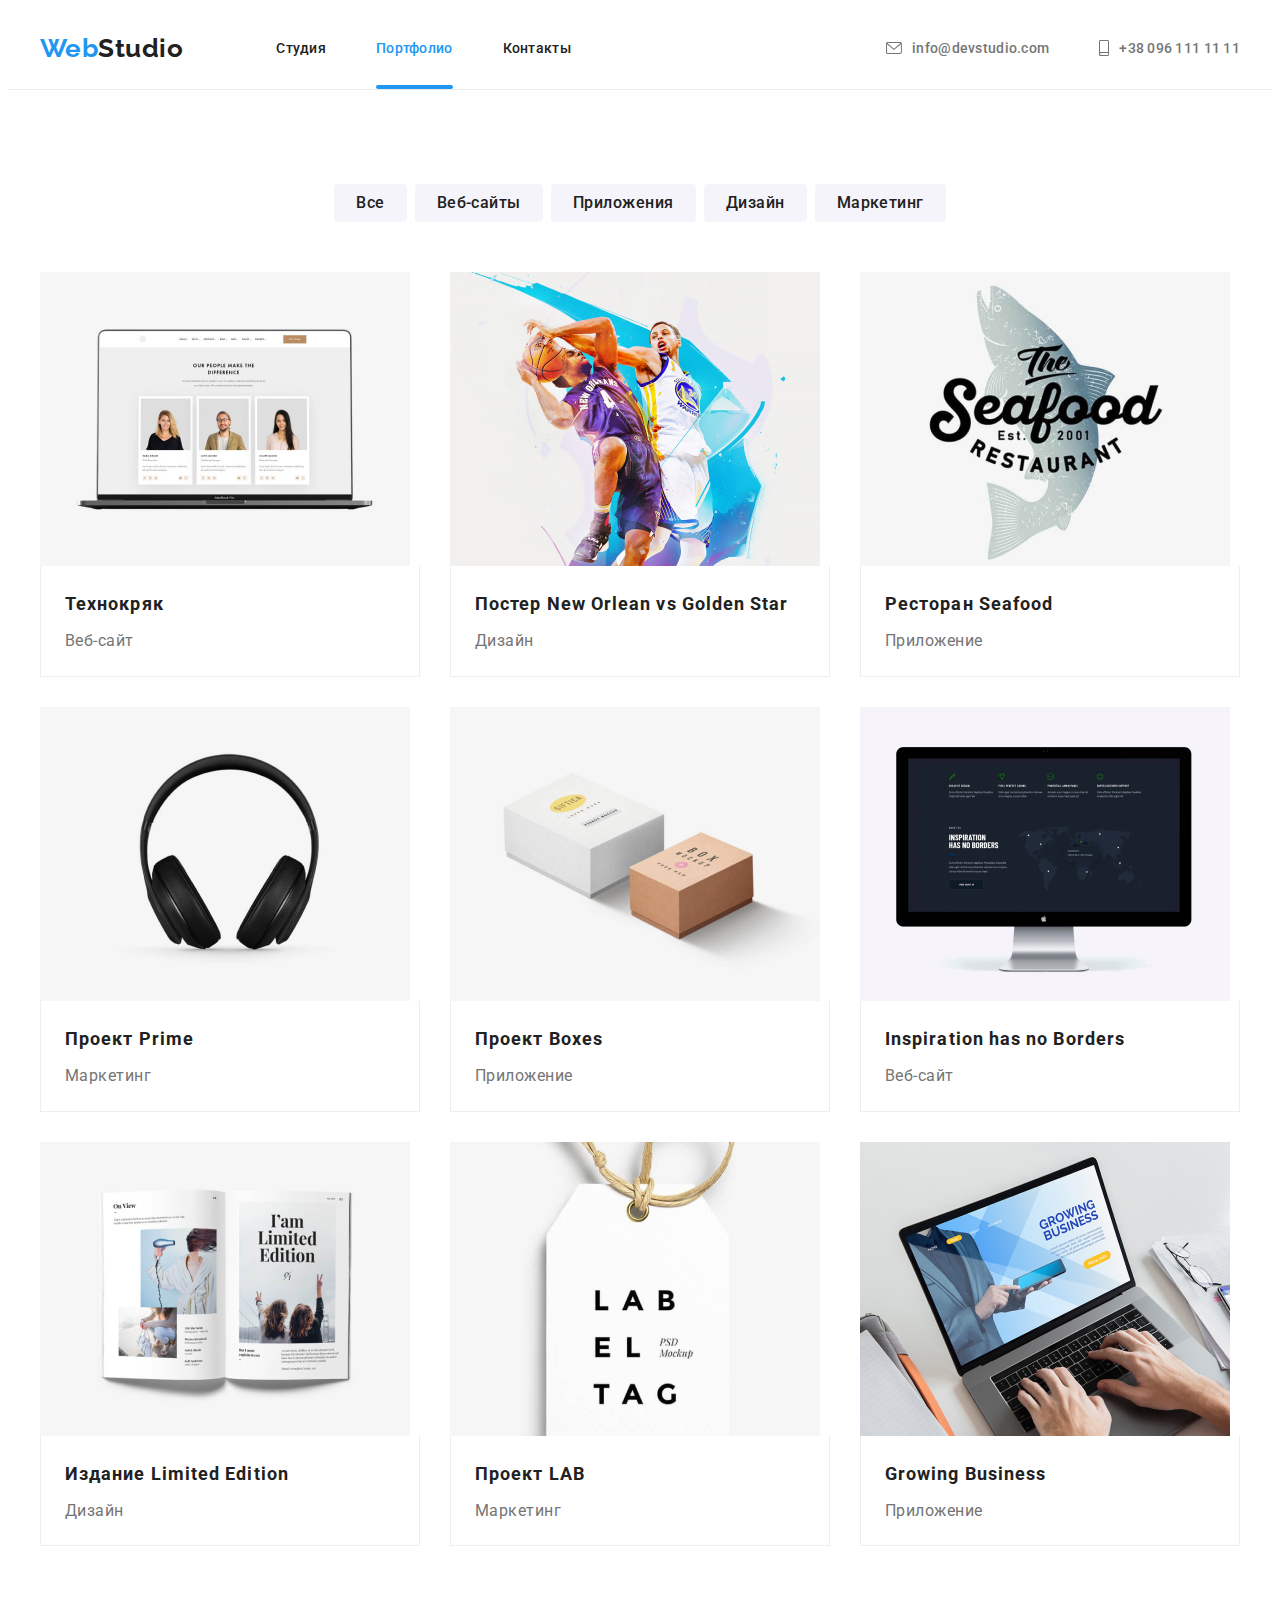
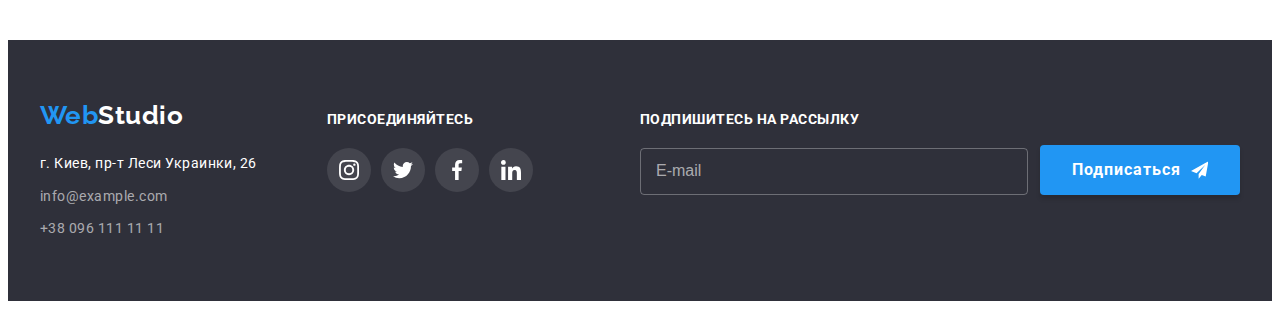
==== portfolio.html @ 162827ec "Initial commit" ====
<!DOCTYPE html>
<html lang="ru">
  <head>
    <meta charset="UTF-8" />
    <meta http-equiv="X-UA-Compatible" content="IE=edge" />
    <meta name="viewport" content="width=device-width, initial-scale=1.0" />
    <title>Web Studio</title>
    <link rel="preconnect" href="https://fonts.googleapis.com" />
    <link rel="preconnect" href="https://fonts.gstatic.com" crossorigin />
    <link
      href="https://fonts.googleapis.com/css2?family=Raleway:wght@700&family=Roboto:wght@400;500;700;900&display=swap"
      rel="stylesheet"
    />
    <!-- Стили modern-normalize -->
    <link
      rel="stylesheet"
      href="https://cdnjs.cloudflare.com/ajax/libs/modern-normalize/1.1.0/modern-normalize.min.css"
      integrity="sha512-wpPYUAdjBVSE4KJnH1VR1HeZfpl1ub8YT/NKx4PuQ5NmX2tKuGu6U/JRp5y+Y8XG2tV+wKQpNHVUX03MfMFn9Q=="
      crossorigin="anonymous"
      referrerpolicy="no-referrer"
    />
    <!-- Мои стили -->
    <!-- <link rel="stylesheet" href="./css/styles.css" /> -->
    <link rel="stylesheet" href="./css/main.min.css" />
  </head>

  <body>
    <!-- Верхняя линия -->
    <header class="header">
      <div class="container header__wrappe">
        <nav class="nav">
          <a href="./index.html" class="logo logo--dark link"
            ><span class="logo logo--accent">Web</span>Studio</a
          >
          <ul class="nav__list">
            <li class="list nav__item">
              <a href="./index.html" target="_self" class="nav__link link"
                >Студия</a
              >
            </li>
            <li class="list nav__item">
              <a
                href="./portfolio.html"
                target="_self"
                class="nav__link nav__link--current link"
                >Портфолио</a
              >
            </li>
            <li class="list nav__item">
              <a href="" class="nav__link link">Контакты</a>
            </li>
          </ul>
        </nav>

        <ul class="header-contact">
          <li class="list header-contact__item">
            <a
              href="mailto:info@devstudio.com"
              class="header-contact__link link"
            >
              <svg class="header-contact__icon header-contact__icon--envelope">
                <use
                  href="./images/icons.svg/symbol-defs.svg#icon-envelope"
                ></use>
              </svg>
              info@devstudio.com</a
            >
          </li>
          <li class="list header-contact__item">
            <a href="tel:+380961111111" class="header-contact__link link">
              <svg
                class="header-contact__icon header-contact__icon--smartphone"
              >
                <use
                  href="./images/icons.svg/symbol-defs.svg#icon-smartphone"
                ></use>
              </svg>
              +38 096 111 11 11</a
            >
          </li>
        </ul>
      </div>
    </header>
    <!-- Проэкты -->
    <main>
      <section class="portfolio section">
        <div class="container">
          <h1 class="visually-hidden" aria-hidden="true" tabindex="-1">
            Проекты
          </h1>

          <!-- Кнопки проэктов -->
          <ul class="project-btn__list">
            <li class="project-btn__item list">
              <button type="button" class="project-btn">Все</button>
            </li>
            <li class="list project-btn__item">
              <button type="button" class="project-btn">Веб-сайты</button>
            </li>
            <li class="list project-btn__item">
              <button type="button" class="project-btn">Приложения</button>
            </li>
            <li class="list project-btn__item">
              <button type="button" class="project-btn">Дизайн</button>
            </li>
            <li class="list project-btn__item">
              <button type="button" class="project-btn">Маркетинг</button>
            </li>
          </ul>

          <!-- Примеры работ -->
          <ul class="project">
            <li class="project__item list">
              <a href="" class="project__link link">
                <div class="project__wrapper">
                  <img
                    src="./images/portfolio/technoquack.jpg"
                    alt="веб-сайт"
                    width="370"
                    height="294"
                  />
                  <p class="project__descrip">
                    Ресурс предлагает комплексные предложения с разным уровнем
                    функционала и сервисов. Все это позволит посетителю получить
                    исчерпывающие сведения о компании или частном лице.
                  </p>
                </div>

                <div class="project__content">
                  <h2 class="project__title">Технокряк</h2>
                  <p class="project__text">Веб-сайт</p>
                </div>
              </a>
            </li>

            <li class="project__item list">
              <a href="" class="project__link link">
                <div class="project__wrapper">
                  <img
                    src="./images/portfolio/poster-nba.jpg"
                    alt="дизайн"
                    width="370"
                    height="294"
                  />
                  <p class="project__descrip">
                    Ресурс предлагает комплексные предложения с разным уровнем
                    функционала и сервисов. Все это позволит посетителю получить
                    исчерпывающие сведения о компании или частном лице.
                  </p>
                </div>

                <div class="project__content">
                  <h2 class="project__title">
                    Постер <span lang="en">New Orlean vs Golden Star</span>
                  </h2>
                  <p class="project__text">Дизайн</p>
                </div>
              </a>
            </li>

            <li class="project__item list">
              <a href="" class="project__link link">
                <div class="project__wrapper">
                  <img
                    src="./images/portfolio/restourant.jpg"
                    alt="приложение"
                    width="370"
                    height="294"
                  />
                  <p class="project__descrip">
                    Ресурс предлагает комплексные предложения с разным уровнем
                    функционала и сервисов. Все это позволит посетителю получить
                    исчерпывающие сведения о компании или частном лице.
                  </p>
                </div>

                <div class="project__content">
                  <h2 class="project__title">
                    Ресторан <span lang="en">Seafood</span>
                  </h2>
                  <p class="project__text">Приложение</p>
                </div>
              </a>
            </li>

            <li class="project__item list">
              <a href="" class="project__link link">
                <div class="project__wrapper">
                  <img
                    src="./images/portfolio/prime-project.jpg"
                    alt="маркетинг"
                    width="370"
                    height="294"
                  />
                  <p class="project__descrip">
                    Ресурс предлагает комплексные предложения с разным уровнем
                    функционала и сервисов. Все это позволит посетителю получить
                    исчерпывающие сведения о компании или частном лице.
                  </p>
                </div>

                <div class="project__content">
                  <h2 class="project__title">
                    Проект <span lang="en">Prime</span>
                  </h2>
                  <p class="project__text">Маркетинг</p>
                </div>
              </a>
            </li>

            <li class="project__item list">
              <a href="" class="project__link link">
                <div class="project__wrapper">
                  <img
                    src="./images/portfolio/box-project.jpg"
                    alt="приложение"
                    width="370"
                    height="294"
                  />
                  <p class="project__descrip">
                    Ресурс предлагает комплексные предложения с разным уровнем
                    функционала и сервисов. Все это позволит посетителю получить
                    исчерпывающие сведения о компании или частном лице.
                  </p>
                </div>

                <div class="project__content">
                  <h2 class="project__title">
                    Проект <span lang="en">Boxes</span>
                  </h2>
                  <p class="project__text">Приложение</p>
                </div>
              </a>
            </li>

            <li class="project__item list">
              <a href="" class="project__link link">
                <div class="project__wrapper">
                  <img
                    src="./images/portfolio/inspiration.jpg"
                    alt="веб-сайт"
                    width="370"
                    height="294"
                  />
                  <p class="project__descrip">
                    Ресурс предлагает комплексные предложения с разным уровнем
                    функционала и сервисов. Все это позволит посетителю получить
                    исчерпывающие сведения о компании или частном лице.
                  </p>
                </div>

                <div class="project__content">
                  <h2 lang="en" class="project__title">
                    Inspiration has no Borders
                  </h2>
                  <p class="project__text">Веб-сайт</p>
                </div>
              </a>
            </li>

            <li class="project__item list">
              <a href="" class="project__link link">
                <div class="project__wrapper">
                  <img
                    src="./images/portfolio/edition.jpg"
                    alt="дизайн"
                    width="370"
                    height="294"
                  />
                  <p class="project__descrip">
                    Ресурс предлагает комплексные предложения с разным уровнем
                    функционала и сервисов. Все это позволит посетителю получить
                    исчерпывающие сведения о компании или частном лице.
                  </p>
                </div>

                <div class="project__content">
                  <h2 class="project__title">
                    Издание <span lang="en">Limited Edition</span>
                  </h2>
                  <p class="project__text">Дизайн</p>
                </div>
              </a>
            </li>

            <li class="project__item list">
              <a href="" class="project__link link">
                <div class="project__wrapper">
                  <img
                    src="./images/portfolio/lab-project.jpg"
                    alt="маркетинг"
                    width="370"
                    height="294"
                  />
                  <p class="project__descrip">
                    Ресурс предлагает комплексные предложения с разным уровнем
                    функционала и сервисов. Все это позволит посетителю получить
                    исчерпывающие сведения о компании или частном лице.
                  </p>
                </div>

                <div class="project__content">
                  <h2 class="project__title">
                    Проект <span lang="en">LAB</span>
                  </h2>
                  <p class="project__text">Маркетинг</p>
                </div>
              </a>
            </li>

            <li class="project__item list">
              <a href="" class="project__link link">
                <div class="project__wrapper">
                  <img
                    src="./images/portfolio/growing-bisiness.jpg"
                    alt="ноутбук на столе"
                    width="370"
                    height="294"
                  />
                  <p class="project__descrip">
                    Ресурс предлагает комплексные предложения с разным уровнем
                    функционала и сервисов. Все это позволит посетителю получить
                    исчерпывающие сведения о компании или частном лице.
                  </p>
                </div>

                <div class="project__content">
                  <h2 lang="en" class="project__title">Growing Business</h2>
                  <p class="project__text">Приложение</p>
                </div>
              </a>
            </li>
          </ul>
        </div>
      </section>
    </main>

    <!-- Подвал -->
    <footer class="footer">
      <div class="container footer__wrapper">
        <div>
          <a href="./index.html" class="logo logo--light link"
            ><span class="logo logo--accent">Web</span>Studio</a
          >
          <address>
            <span class="footer__text"> г. Киев, пр-т Леси Украинки, 26 </span>
            <ul class="footer-contact__list">
              <li class="footer-contact__item list">
                <a
                  href="mailto:info@example.com"
                  class="footer-contact__link link"
                  >info@example.com</a
                >
              </li>
              <li class="footer-contact__item list">
                <a href="tel:+380961111111" class="footer-contact__link link"
                  >+38 096 111 11 11</a
                >
              </li>
            </ul>
          </address>
        </div>
        <div class="footer-social">
          <b class="footer-social__text">присоединяйтесь</b>
          <ul class="social">
            <li class="social__list list">
              <a
                href=""
                class="social__link social__link--dark link"
                aria-label="instagram"
              >
                <svg class="social__icon">
                  <use
                    href="./images/icons.svg/symbol-defs.svg#icon-instagram"
                  ></use>
                </svg>
              </a>
            </li>
            <li class="social__list list">
              <a
                href=""
                class="social__link social__link--dark link"
                aria-label="twitter"
              >
                <svg class="social__icon">
                  <use
                    href="./images/icons.svg/symbol-defs.svg#icon-twitter"
                  ></use>
                </svg>
              </a>
            </li>
            <li class="social__list list">
              <a
                href=""
                class="social__link social__link--dark link"
                aria-label="facebook"
              >
                <svg class="social__icon">
                  <use
                    href="./images/icons.svg/symbol-defs.svg#icon-facebook"
                  ></use>
                </svg>
              </a>
            </li>
            <li class="social__list list">
              <a
                href=""
                class="social__link social__link--dark link"
                aria-label="linkedin"
              >
                <svg class="social__icon">
                  <use
                    href="./images/icons.svg/symbol-defs.svg#icon-linkedin"
                  ></use>
                </svg>
              </a>
            </li>
          </ul>
        </div>

        <!-- Form footer -->

        <form class="subs-form">
          <div class="subs-form__wrapper">
            <label for="mail" class="subs-form__label">
              Подпишитесь на рассылку
            </label>
            <input
              class="subs-form__input"
              type="email"
              name="email"
              id="mail"
              placeholder="E-mail"
              required
            />
          </div>
          <button type="submit" class="btn btn--size">
            Подписаться
            <svg class="subs-form__icon">
              <use
                href="./images/icons.svg/symbol-defs.svg#icon-form-send"
              ></use>
            </svg>
          </button>
        </form>
      </div>
    </footer>
  </body>
</html>
---- css/styles.css ----
/* Переменные стилей - цвет */
:root {
  /* Основной шрифт */
  --primary-font: Roboto, sans-serif;
  /* Дополнительный шрифт */
  --secondary-font: Raleway, sans-serif;

  /* Цветовые темы проекта */
  --primary-text-color: #212121;
  --secondary-text-color: #757575;
  --border-project-color: #eeeeee;
  /* Цвет КНОПКИ */
  --accent-color: #2196f3;
  --button-color: #f5f4fa;
  --secondary-btn-color: #188ce8;
  --primary-white-color: #ffffff;
  /* Цвет фон ГЕРОЙ и ФУТЕР */
  --footer-bg-color: #2f303a;
  --firsty-bg-color: rgba(47, 48, 58, 0.4);
  --secondary-bg-color: #c4c4c4;
  /* Цвет тел и почта ФУТЕР */
  --telemail-footer-color: rgba(255, 255, 255, 0.6);
  --form-footer-color: rgba(255, 255, 255, 0.3);
  /*  Цвет соцситей */
  --firsty-social-color: #afb1b8;
  --footer-social-color: rgba(255, 255, 255, 0.1);
  /* Цвет фон оверлей */
  --overlay-color: rgba(33, 150, 243, 0.9);
  /* Цвет бекдропа */
  --backdrop-color: rgba(0, 0, 0, 0.2);
  /* Цвет текст в ФОРМЕ */
  --text-form-color: rgba(117, 117, 117, 0.5);
  --border-form-color: rgba(33, 33, 33, 0.2);

  /* Переходы ховер фокус */
  --transition: 250ms cubic-bezier(0.4, 0, 0.2, 1);
  
}



/* body {
  background-color: var(--primary-white-color);
  color: var(--primary-text-color);
 
  font-family: var(--primary-font);
  letter-spacing: 0.03em;
} */

/* Глобальный сброс стилей заголовка и списков */
/* h1,
h2,
h3,
h4,
h5,
h6,
p {
  margin: 0;
}
ul {
  margin: 0;
  padding-left: 0;
}
img {
  display: block;
}

.list {
  list-style: none;
}

.link {
  text-decoration: none;
} */

/* Скрытие ПРАВИЛЬНОЕ*/
/* .visually-hidden {
  position: absolute;
  white-space: nowrap;
  width: 1px;
  height: 1px;
  overflow: hidden;
  border: 0;
  padding: 0;
  clip: rect(0 0 0 0);
  clip-path: inset(50%);
  margin: -1px;
} */

/* Общие стили containe и section */
/* .container {
  width: 1200px;
  margin-left: auto;
  margin-right: auto;
  padding-left: 15px;
  padding-right: 15px;
} */

/* .section {
  padding-top: 94px;
  padding-bottom: 94px;
} */

/* .title {
  display: block;
  margin-bottom: 50px;
  color: var(--primary-text-color);
  font-weight: bold;
  font-size: 36px;
  line-height: 1.12;
  text-align: center;
} */


/* Верхняя линия */
/* .header {
  border-bottom: 1px solid #ececec;
}

.header__wrappe {
  display: flex;
  align-items: center;
} */

/* Лого */
/* .logo {
  display: block;
  
  font-family: var(--secondary-font);
  font-weight: bold;
  font-size: 26px;
  line-height: 1.2;
}

.logo--dark {
  color: var(--primary-text-color);
}

.logo--light {
  color: var(--primary-white-color);
  margin-bottom: 20px;
}

.logo--accent {
  display: inline;
  color: var(--accent-color);
} */

/* Навигация */
/* .nav {
  display: flex;
  align-items: center;
}

.nav__list {
  display: flex;
  margin-left: 93px;
  padding-left: 0;
}

.nav__item:not(:last-child) {
  margin-right: 50px;
}

.nav_link {
  display: block;
  padding-top: 32px;
  padding-bottom: 32px;

  color: var(--primary-text-color);
  font-weight: 500;
  font-size: 14px;
  line-height: 1.2;
  letter-spacing: 0.02em;

  transition: color var(--transition);
}

.nav_link:hover,
.nav_link:focus {
  color: var(--accent-color);
}

.nav__link--current {
  position: relative;

  background-color: var(--primary-white-color);
  color: var(--accent-color);

}

.nav__link--current::after {
  position: absolute;
  content: "";
  height: 4px;
  width: 100%;
  background-color: var(--accent-color);
  border-radius: 2px;
  left: 0;
  bottom: 0;
} */


/* Контакты ШАПКА */

/* .header-contact__list {
  display: flex;
  margin-right: 0;
  margin-left: auto;
}

.header-contact__list .header-contact__item + .header-contact__item {
  margin-left: 50px;
}

.header-contact__link {
  display: flex;
  padding-top: 32px;
  padding-bottom: 32px;
  margin-left: 0;
  align-items: center;

  color: var(--secondary-text-color);
  font-weight: 500;
  font-size: 14px;
  line-height: 1.2;
  letter-spacing: 0.02em;
  justify-content: center;

  transition: color var(--transition);
}

.header-contact__icon {
  margin-right: 10px;
  
  fill: currentColor;
}

.header-contact__icon--envelope {
  width: 16px;
  height: 12px;
}

.header-contact__icon--smartphone {
  width: 10px;
  height: 16px;
}

.header-contact__link:hover,
.header-contact__link:focus {
  color: var(--accent-color);
} */

/* Герой */

/* .hero {
  text-align: center;
  padding-top: 200px;
  padding-bottom: 200px;

  max-width: 1600px;
  margin-left: auto;
  margin-right: auto;
  background-color: var(--secondary-bg-color);
  background-image: linear-gradient(
      to right,
      var(--firsty-bg-color),
      var(--firsty-bg-color)
    ),
    url(../images/Img.jpg);
  background-repeat: no-repeat;
  background-position: center;
}

.hero__title {
  display: block;
  margin-bottom: 30px;

  color: var(--primary-white-color);
  font-weight: 900;
  font-size: 44px;
  line-height: 1.36;
  letter-spacing: 0.06em;
  text-transform: uppercase;
} */

/* .btn {
  display: inline-block;
  min-width: 200px;
  margin-left: auto;
  margin-right: auto;
  padding: 10px 32px;

  background-color: var(--accent-color);
  border: 0 solid transparent;
  box-shadow: 0px 4px 4px rgba(0, 0, 0, 0.15);
  border-radius: 4px;
  color: var(--primary-white-color);
  font-family: inherit;
  
  cursor: pointer;
  font-weight: 700;
  font-size: 16px;
  line-height: 1.88;
  letter-spacing: 0.06em;

  transition: background-color var(--transition);
  
}

.btn--size {
    display: flex;
    align-items: center;
    padding-top: 10px;
    padding-bottom: 10px;    
}

.btn:hover,
.btn:focus {
  background-color: var(--secondary-btn-color);
} */

/* Особенности */
/* .feature__list {
  display: flex;
}

.feature__thumb {
  display: flex;
  height: 120px;
  background-color: var(--button-color);

  justify-content: center;
  align-items: center;
  margin-bottom: 30px;
  border-radius: 4px;
}

.feature__icon {
  width: 70px;
  height: 70px;
}

.feature__subtitle {
  max-width: 270px;
  margin-bottom: 10px;
  color: var(--primary-text-color);
  font-weight: bold;
  font-size: 14px;
  line-height: 1.14;
  text-transform: uppercase;
}
.feature__description {
  max-width: 270px;
  color: var(--secondary-text-color);
  font-size: 14px;
  line-height: 1.71;
}
.feature__list .feature__item + .feature__item {
  margin-left: 30px;
} */
/* Чем мы занимаемся */

/* .production {
  padding-top: 0;
}

.production__list {
  display: flex;
}

.production__list .production__item + .production__item {
  margin-left: 30px;
}

.production__wrapper {
  position: relative;
}

.production__description {
  position: absolute;
  left: 0;
  bottom: 0;
  width: 100%;
  padding: 27px;
  background: rgba(47, 48, 58, 0.8);

  font-weight: 700;
  font-size: 14px;
  line-height: 1.14;
  text-align: center;
  text-transform: uppercase;

  color: var(--primary-white-color);
} */

/* Наща команда */
/* .team {
  background-color: var(--button-color);
}

.team__list {
  display: flex;
}

.team__item {
  background-color: var(--primary-white-color);
  box-shadow: 0px 1px 3px rgba(0, 0, 0, 0.12), 0px 1px 1px rgba(0, 0, 0, 0.14),
    0px 2px 1px rgba(0, 0, 0, 0.2);
  border-radius: 0px 0px 4px 4px;
}

.team__wrapper {
  padding-top: 30px;
  padding-bottom: 30px;
}

.team__subtitle {
  text-align: center;
  margin-bottom: 10px;

  color: var(--primary-text-color);
  font-weight: 500;
  font-size: 16px;
  line-height: 1.2;
}
.team__description {
  text-align: center;
  color: var(--secondary-text-color);
  font-size: 16px;
  line-height: 1.2;
  margin-bottom: 16px;
}
.team__list .team__item + .team__item {
  margin-left: 30px;
} */

/* Социальные сети */

/* .social {
  display: flex;
  justify-content: center;
}

.social__list:not(:last-child) {
  margin-right: 10px;
}

.social__link {
  display: flex;
  width: 44px;
  height: 44px;
  
  justify-content: center;
  align-items: center;
  
  border-radius: 50%;
}

.social__link--light {
  color: var(--firsty-social-color);
  transition: color var(--transition),
  background-color var(--transition);
}

.social__link--dark {
  color: var(--primary-white-color);
  background-color: var(--footer-social-color);
  
  transition: background-color var(--transition);
}

.social__link:hover,
.social__link:focus {
  color: var(--primary-white-color);
  background-color: var(--accent-color);
}

.social__icon {
  display: flex;
  width: 20px;
  height: 20px;

  fill: currentColor;
} */

/* Наши клиенты */
/* .clients {
  display: flex;
  justify-content: center;
}

.clients__link {
  display: flex;
  width: 170px;
  height: 92px;

  justify-content: center;
  align-items: center;

  border: 1px solid var(--firsty-social-color);
  border-radius: 4px;

  color: var(--firsty-social-color);

  transition: color var(--transition), border-color var(--transition);
}

.clients__link:hover,
.clients__link:focus {
  border-color: var(--accent-color);
  color: var(--accent-color);
}

.clients__icon {
  display: flex;
  width: 106px;
  height: 60px;
  fill: currentColor;
}

.clients .clients__item + .clients__item {
  margin-left: 30px;
} */

/* Футер */
/* .footer {
  display: flex;

  background-color: var(--footer-bg-color);

  padding-top: 60px;
  padding-bottom: 60px;
}


.footer__wrapper {
  display: flex;
  align-items: baseline;
}

.footer__text {
  display: block;
  margin-bottom: 9px;
  color: var(--primary-white-color);
  
  font-style: normal;
  font-size: 14px;
  line-height: 1.71;
}

.footer-contact__link {
  color: var(--telemail-footer-color);

  font-style: normal;
  font-size: 14px;
  line-height: 1.71;

  transition: color var(--transition);
}

.footer-contact__link:hover,
.footer-contact__link:focus {
  color: var(--accent-color);
}

.footer-contact__list .footer-contact__item:not(:last-child) {
  margin-bottom: 9px;
} */
/* .footer-social {
  margin-left: 70px;
}

.footer-social__text {
  display: block;
  margin-bottom: 20px;

  color: var(--primary-white-color);

  font-weight: bold;
  font-size: 14px;
  line-height: 1.14;
  text-transform: uppercase;
} */

/* ПОРТФОЛИО */

/* Кнопки */
/* .project-btn__list {
  display: flex;
  justify-content: center;
  margin-bottom: 50px;
}

.project-btn__list .project-btn__item + .project-btn__item {
  margin-left: 8px;
}

.project-btn {
  display: block;
  padding: 6px 22px;
  border-radius: 4px;
  border: transparent;

  cursor: pointer;
  background-color: var(--button-color);
  color: var(--primary-text-color);
  font-family: inherit;
  font-weight: 500;
  font-size: 16px;
  line-height: 1.62;
  letter-spacing: 0.03em;

  transition: color var(--transition), background-color var(--transition), box-shadow var(--transition);
}

.project-btn:hover,
.project-btn:focus {
  background-color: var(--accent-color);
  color: var(--primary-white-color);
  box-shadow: 0px 3px 1px rgba(0, 0, 0, 0.1), 0px 1px 2px rgba(0, 0, 0, 0.08),
    0px 2px 2px rgba(0, 0, 0, 0.12);
} */

/* Проекты */
/* .project__list {
  display: flex;
  flex-wrap: wrap;
  padding: 0;
  margin: 0;
  margin-left: -30px;
  margin-bottom: -30px;
}

.project__item {
  margin-left: 30px;
  margin-bottom: 30px;
  flex-basis: calc(100% / 3 - 30px);
  
}

.project__link {
  display: block;
  transition: box-shadow var(--transition);
}

.project__link:hover,
.project__link:focus {
  box-shadow: 0px 1px 1px rgba(0, 0, 0, 0.12), 0px 4px 4px rgba(0, 0, 0, 0.06),
    1px 4px 6px rgba(0, 0, 0, 0.16);
}

.project__wrapper {
  position: relative;
  overflow: hidden;
}

.project__descrip {
  display: flex;
  align-items: center;
  justify-content: center;
  padding: 24px;
  position: absolute;
  width: 100%;
  height: 100%;
  top: 0;
  left: 0;
  background: var(--overlay-color);

  font-style: normal;
  font-weight: 400;
  font-size: 18px;
  line-height: 1.56;
  
  color: #ffffff;

  transform: translateY(100%);
  transition: transform var(--transition);
}

.project__item:hover .project__descrip,
.project__item:focus .project__descrip {
  transform: translateY(0%);
}

.project__content {
  padding: 20px 24px;
  border: 1px solid var(--border-project-color);
  border-top: 0;
}

.project__title {
  margin-bottom: 4px;

  color: var(--primary-text-color);
  font-weight: bold;
  font-size: 18px;
  line-height: 2;
  letter-spacing: 0.06em;
}
.project__text {
  color: var(--secondary-text-color);
  font-size: 16px;
  line-height: 1.87;
} */


/* Модальное окно */

/* .backdrop {
  position: fixed;
  top: 0;
  left: 0;
  width: 100vw;
  height: 100vh;

  background-color: var(--backdrop-color);
  opacity: 1;

  transition: opacity var(--transition);
}

.backdrop.is-hidden {
  opacity: 0;
  pointer-events: none;
}

.backdrop.is-hidden .modal {
  transform: translate(-60%, -60%) scale(0.8);
} */

/* .modal {
  position: absolute;
  top: 50%;
  left: 50%;
  transform: translate(-50%, -50%) scale(1);
  
  width: 528px;
  height: 581px;
  background-color: var(--primary-white-color);
  
  transition: transform var(--transition);
} */

/* .btn-close {
  position: absolute;
  top: 8px;
  right: 8px;

  padding: 0;
  background: var(--primary-white-color);
  cursor: pointer;
  border-radius: 50%;
  border: 1px solid rgba(0, 0, 0, 0.1);

  width: 30px;
  height: 30px;

  transition: fill var(--transition);
}

.btn-close:hover,
.btn-close:focus {
  fill: var(--accent-color);
} */

/* .modal__icon {
  width: 11px;
  height: 11px;
} */

/* Форма в модалке */


/* .modal-form {
  padding: 40px;
}

.modal-form__title {
  display: block;
  text-align: center;
  margin-bottom: 12px;

  font-weight: 700;
  font-size: 20px;
  line-height: 1.15;

  color: var(--primary-text-color);
}

.modal-form__contacts {
  display: flex;
  flex-direction: column;
}

.modal-form__label {
  margin-bottom: 4px;

  font-weight: 400;
  font-size: 12px;
  line-height: 1.17;
  letter-spacing: 0.01em;
  color: var(--secondary-text-color);
}

.modal-form__item {
  position: relative;
  margin-bottom: 10px;
}

.modal-form__input {
  width: 100%;
  height: 40px;
  padding-left: 42px;

  border: 1px solid var(--border-form-color);
  border-radius: 4px;
  outline: transparent;

  transition: border-color var(--transition);
}

.modal-form__input:hover,
.modal-form__input:focus,
.modal-form__input:not(:placeholder-shown),
.modal-form__textarea:hover,
.modal-form__textarea:focus,
.modal-form__textarea:not(:placeholder-shown) {
  border-color: var(--accent-color);
}

.modal-form__input:hover + .modal-form__icon,
.modal-form__input:focus + .modal-form__icon,
.modal-form__input:not(:placeholder-shown) + .modal-form__icon{
  fill: var(--accent-color);
}

.modal-form__icon {
  position: absolute;
  top: 50%;
  left: 15px;

  width: 18px;
  height: 18px;

  fill: var(--primary-text-color);
  transform: translateY(-50%);
  transition: fill var(--transition);
}
  
.modal-form__textarea {
  width: 100%;
  height: 120px;
  padding: 12px 16px;
  
  resize: none;
  margin-bottom: 20px;

  border: 1px solid var(--border-form-color);
  border-radius: 4px;
  outline: transparent;

  transition: border-color var(--transition)
}

.modal-form__textarea::placeholder {
  font-weight: 400;
  font-size: 12px;
  line-height: 1.17;
  letter-spacing: 0.01em;

  color: var(--text-form-color);
  
} */

/* .checkbox {
  position: relative;

  margin-bottom: 30px;
  display: flex;
  align-items: center;
  justify-content: space-evenly;
}

.checkbox__input {
  position: relative;
  top: 0;
  white-space: nowrap;
  width: 1px;
  height: 1px;
  overflow: hidden;
  border: 0;
  padding: 0;
  clip: rect(0 0 0 0);
  clip-path: inset(50%);
  margin: -1px;   
}

.checkbox__wrapper {
  position: absolute;
  top: 50%;
  left: 14px;
  display: flex;
  align-items: center;

  width: 16px;
  height: 15px;
  border: 2px solid var(--primary-text-color);
  border-radius: 2px;
  background-size: contain;

  transform: translateY(-50%);
  transition: background-color var(--transition), border-color var(--transition);
}

.checkbox__input:checked + .checkbox__wrapper {
  background-color: var(--accent-color);
  border-color: transparent;
}

.checkbox__enable {
  width: 16px;
  height: 15px;
  fill: var(--primary-white-color);
} */

/* .modal-form__accept {
  display: block;
  text-align: center;

  font-weight: 400;
  font-size: 14px;
  line-height: 1.71;

  padding-left: 18px;

  color: var(--secondary-text-color);
}

.modal-form__link {
  color: var(--accent-color);
} */
/* Рассылка ФУТЕР */

/* .subs-form {
  display: flex;
  align-items: flex-end;
  width: calc(100% / 2);
  margin-left: auto;
}

.subs-form__wrapper {
  display: flex;
  flex-direction: column;
  width: 100%;
  margin-right: 12px;
}

.subs-form__label {
  margin-bottom: 20px;
  
  color: var(--primary-white-color);
  
  font-weight: bold;
  font-size: 14px;
  line-height: 1.14;
  text-transform: uppercase;
}

.subs-form__input {
  padding: 15px;
  caret-color: var(--telemail-footer-color);
  
  border: 1px solid var(--form-footer-color);
  border-radius: 4px;
  outline: transparent;
  background-color: transparent;
}

.susubs-form__input::placeholder {
  font-style: normal;
  font-size: 16px;
  line-height: 1.25;

  color: var(--telemail-footer-color);
}

.subs-form__input:not(:placeholder-shown) {
  color: var(--primary-white-color);
}

  .susubs-form__icon {
  width: 24px;
  height: 24px;
  fill: var(--primary-white-color);
  margin-left: 10px;
  } */
---- css/main.min.css ----
:root{--primary-font: Roboto, sans-serif;--secondary-font: Raleway, sans-serif;--primary-text-color: #212121;--secondary-text-color: #757575;--border-project-color: #eeeeee;--accent-color: #2196f3;--button-color: #f5f4fa;--secondary-btn-color: #188ce8;--primary-white-color: #ffffff;--footer-bg-color: #2f303a;--firsty-bg-color: rgba(47, 48, 58, 0.4);--secondary-bg-color: #c4c4c4;--telemail-footer-color: rgba(255, 255, 255, 0.6);--form-footer-color: rgba(255, 255, 255, 0.3);--firsty-social-color: #afb1b8;--footer-social-color: rgba(255, 255, 255, 0.1);--overlay-color: rgba(33, 150, 243, 0.9);--backdrop-color: rgba(0, 0, 0, 0.2);--text-form-color: rgba(117, 117, 117, 0.5);--border-form-color: rgba(33, 33, 33, 0.2);--transition: 250ms cubic-bezier(0.4, 0, 0.2, 1)}.section{padding-top:94px;padding-bottom:94px}.visually-hidden{position:absolute;white-space:nowrap;width:1px;height:1px;overflow:hidden;border:0;padding:0;clip:rect(0 0 0 0);-webkit-clip-path:inset(50%);clip-path:inset(50%);margin:-1px}h1,h2,h3,h4,h5,h6,p{margin:0}ul{margin:0;padding-left:0}img{display:block}.list{list-style:none}.link{text-decoration:none}body{background-color:var(--primary-white-color);font-family:var(--primary-font);letter-spacing:.03em;color:var(--primary-text-color)}.container{width:1200px;margin-left:auto;margin-right:auto;padding-left:15px;padding-right:15px}.title{display:block;margin-bottom:50px;font-weight:bold;font-size:36px;line-height:1.12;color:var(--primary-text-color);text-align:center}.btn{display:inline-block;min-width:200px;margin-left:auto;margin-right:auto;padding:10px 32px;background-color:var(--accent-color);border:0 solid rgba(0,0,0,0);-webkit-box-shadow:0px 4px 4px rgba(0,0,0,.15);box-shadow:0px 4px 4px rgba(0,0,0,.15);border-radius:4px;color:var(--primary-white-color);cursor:pointer;font-family:inherit;font-weight:700;font-size:16px;line-height:1.88;letter-spacing:.06em;font-style:normal;-webkit-transition:background-color var(--transition);transition:background-color var(--transition)}.btn--size{display:-webkit-box;display:-ms-flexbox;display:flex;-webkit-box-align:center;-ms-flex-align:center;align-items:center;padding-top:10px;padding-bottom:10px}.btn:hover,.btn:focus{background-color:var(--secondary-btn-color)}.project-btn{display:block;padding:6px 22px;border-radius:4px;border:rgba(0,0,0,0);cursor:pointer;background-color:var(--button-color);color:var(--primary-text-color);font-family:inherit;font-weight:500;font-size:16px;line-height:1.62;letter-spacing:.03em;font-style:normal;-webkit-transition:color var(--transition),background-color var(--transition),-webkit-box-shadow var(--transition);transition:color var(--transition),background-color var(--transition),-webkit-box-shadow var(--transition);transition:color var(--transition),background-color var(--transition),box-shadow var(--transition);transition:color var(--transition),background-color var(--transition),box-shadow var(--transition),-webkit-box-shadow var(--transition)}.project-btn:hover,.project-btn:focus{background-color:var(--accent-color);color:var(--primary-white-color);-webkit-box-shadow:0px 3px 1px rgba(0,0,0,.1),0px 1px 2px rgba(0,0,0,.08),0px 2px 2px rgba(0,0,0,.12);box-shadow:0px 3px 1px rgba(0,0,0,.1),0px 1px 2px rgba(0,0,0,.08),0px 2px 2px rgba(0,0,0,.12)}.btn-close{position:absolute;top:8px;right:8px;padding:0;background:var(--primary-white-color);cursor:pointer;border-radius:50%;border:1px solid rgba(0,0,0,.1);width:30px;height:30px;-webkit-transition:fill var(--transition);transition:fill var(--transition)}.btn-close:hover,.btn-close:focus{fill:var(--accent-color)}.header{border-bottom:1px solid #ececec}.header__wrappe{display:-webkit-box;display:-ms-flexbox;display:flex;-webkit-box-align:center;-ms-flex-align:center;align-items:center}.header-contact{display:-webkit-box;display:-ms-flexbox;display:flex;margin-right:0;margin-left:auto}.header-contact__link{display:-webkit-box;display:-ms-flexbox;display:flex;-webkit-box-pack:center;-ms-flex-pack:center;justify-content:center;-webkit-box-align:center;-ms-flex-align:center;align-items:center;padding-top:32px;padding-bottom:32px;margin-left:0;font-weight:500;font-size:14px;line-height:1.2;letter-spacing:.02em;color:var(--secondary-text-color);-webkit-transition:color var(--transition);transition:color var(--transition)}.header-contact__link:hover,.header-contact__link:focus{color:var(--accent-color)}.header-contact__icon{margin-right:10px;fill:currentColor}.header-contact__icon--envelope{width:16px;height:12px}.header-contact__icon--smartphone{width:10px;height:16px}.header-contact .header-contact__item+.header-contact__item{margin-left:50px}.logo{display:block;font-family:var(--secondary-font);font-weight:bold;font-size:26px;line-height:1.2}.logo--dark{color:var(--primary-text-color)}.logo--light{color:var(--primary-white-color);margin-bottom:20px}.logo--accent{display:inline;color:var(--accent-color)}.nav{display:-webkit-box;display:-ms-flexbox;display:flex;-webkit-box-align:center;-ms-flex-align:center;align-items:center}.nav__list{display:-webkit-box;display:-ms-flexbox;display:flex;margin-left:93px;padding-left:0}.nav__item:not(:last-child){margin-right:50px}.nav__link{display:block;padding-top:32px;padding-bottom:32px;font-weight:500;font-size:14px;line-height:1.2;letter-spacing:.02em;color:var(--primary-text-color);-webkit-transition:color var(--transition);transition:color var(--transition)}.nav__link:hover,.nav__link:focus{color:var(--accent-color)}.nav__link--current{position:relative;background-color:var(--primary-white-color);color:var(--accent-color)}.nav__link--current::after{position:absolute;content:"";height:4px;width:100%;background-color:var(--accent-color);border-radius:2px;left:0;bottom:0}.hero{text-align:center;padding-top:200px;padding-bottom:200px;max-width:1600px;margin-left:auto;margin-right:auto;background-color:var(--secondary-bg-color);background-image:-webkit-gradient(linear, left top, right top, from(var(--firsty-bg-color)), to(var(--firsty-bg-color))),url(../images/Img.jpg);background-image:linear-gradient(to right, var(--firsty-bg-color), var(--firsty-bg-color)),url(../images/Img.jpg);background-repeat:no-repeat;background-position:center}.hero__title{display:block;margin-bottom:30px;font-weight:900;font-size:44px;line-height:1.36;letter-spacing:.06em;color:var(--primary-white-color);text-transform:uppercase}.feature{display:-webkit-box;display:-ms-flexbox;display:flex}.feature__thumb{display:-webkit-box;display:-ms-flexbox;display:flex;-webkit-box-pack:center;-ms-flex-pack:center;justify-content:center;-webkit-box-align:center;-ms-flex-align:center;align-items:center;height:120px;background-color:var(--button-color);margin-bottom:30px;border-radius:4px}.feature__icon{width:70px;height:70px}.feature__subtitle{max-width:270px;margin-bottom:10px;font-weight:bold;font-size:14px;line-height:1.14;color:var(--primary-text-color);text-transform:uppercase}.feature__description{max-width:270px;font-size:14px;line-height:1.71;color:var(--secondary-text-color)}.feature .feature__item+.feature__item{margin-left:30px}.production{padding-top:0}.production__list{display:-webkit-box;display:-ms-flexbox;display:flex}.production__wrapper{position:relative}.production__description{position:absolute;left:0;bottom:0;width:100%;padding:27px;background:rgba(47,48,58,.8);font-weight:700;font-size:14px;line-height:1.14;color:var(--primary-white-color);text-align:center;text-transform:uppercase}.production__list .production__item+.production__item{margin-left:30px}.team{background-color:var(--button-color)}.team__list{display:-webkit-box;display:-ms-flexbox;display:flex}.team__item{background-color:var(--primary-white-color);-webkit-box-shadow:0px 1px 3px rgba(0,0,0,.12),0px 1px 1px rgba(0,0,0,.14),0px 2px 1px rgba(0,0,0,.2);box-shadow:0px 1px 3px rgba(0,0,0,.12),0px 1px 1px rgba(0,0,0,.14),0px 2px 1px rgba(0,0,0,.2);border-radius:0px 0px 4px 4px}.team__list .team__item+.team__item{margin-left:30px}.team__wrapper{padding-top:30px;padding-bottom:30px}.team__subtitle{text-align:center;margin-bottom:10px;font-weight:500;font-size:16px;line-height:1.2;color:var(--primary-text-color)}.team__description{text-align:center;font-size:16px;line-height:1.2;color:var(--secondary-text-color);margin-bottom:16px}.social{display:-webkit-box;display:-ms-flexbox;display:flex;-webkit-box-pack:center;-ms-flex-pack:center;justify-content:center}.social__list:not(:last-child){margin-right:10px}.social__link{display:-webkit-box;display:-ms-flexbox;display:flex;-webkit-box-pack:center;-ms-flex-pack:center;justify-content:center;-webkit-box-align:center;-ms-flex-align:center;align-items:center;width:44px;height:44px;border-radius:50%}.social__link--light{color:var(--firsty-social-color);-webkit-transition:color var(--transition),background-color var(--transition);transition:color var(--transition),background-color var(--transition)}.social__link--dark{color:var(--primary-white-color);background-color:var(--footer-social-color);-webkit-transition:background-color var(--transition);transition:background-color var(--transition)}.social__link:hover,.social__link:focus{color:var(--primary-white-color);background-color:var(--accent-color)}.social__icon{display:-webkit-box;display:-ms-flexbox;display:flex;width:20px;height:20px;fill:currentColor}.footer-social{margin-left:70px}.footer-social__text{display:block;margin-bottom:20px;font-weight:bold;font-size:14px;line-height:1.14;color:var(--primary-white-color);text-transform:uppercase}.clients{display:-webkit-box;display:-ms-flexbox;display:flex;-webkit-box-pack:center;-ms-flex-pack:center;justify-content:center}.clients__link{display:-webkit-box;display:-ms-flexbox;display:flex;-webkit-box-pack:center;-ms-flex-pack:center;justify-content:center;-webkit-box-align:center;-ms-flex-align:center;align-items:center;width:170px;height:92px;border:1px solid var(--firsty-social-color);border-radius:4px;color:var(--firsty-social-color);-webkit-transition:color var(--transition),border-color var(--transition);transition:color var(--transition),border-color var(--transition)}.clients__link:hover,.clients__link:focus{border-color:var(--accent-color);color:var(--accent-color)}.clients__icon{display:-webkit-box;display:-ms-flexbox;display:flex;width:106px;height:60px;fill:currentColor}.clients .clients__item+.clients__item{margin-left:30px}.footer{display:-webkit-box;display:-ms-flexbox;display:flex;background-color:var(--footer-bg-color);padding-top:60px;padding-bottom:60px}.footer__wrapper{display:-webkit-box;display:-ms-flexbox;display:flex;-webkit-box-align:baseline;-ms-flex-align:baseline;align-items:baseline}.footer__text{display:block;margin-bottom:9px;color:var(--primary-white-color);font-size:14px;line-height:1.71;font-style:normal}.footer-contact__link{color:var(--telemail-footer-color);font-size:14px;line-height:1.71;font-style:normal;-webkit-transition:color var(--transition);transition:color var(--transition)}.footer-contact__link:hover,.footer-contact__link:focus{color:var(--accent-color)}.footer-contact__list .footer-contact__item:not(:last-child){margin-bottom:9px}.project-btn__list{display:-webkit-box;display:-ms-flexbox;display:flex;-webkit-box-pack:center;-ms-flex-pack:center;justify-content:center;margin-bottom:50px}.project-btn__list .project-btn__item+.project-btn__item{margin-left:8px}.project{display:-webkit-box;display:-ms-flexbox;display:flex;-ms-flex-wrap:wrap;flex-wrap:wrap;padding:0;margin:0;margin-left:-30px;margin-bottom:-30px}.project__item{margin-left:30px;margin-bottom:30px;-ms-flex-preferred-size:calc(33.3333333333% - 30px);flex-basis:calc(33.3333333333% - 30px)}.project__link{display:block;-webkit-transition:-webkit-box-shadow var(--transition);transition:-webkit-box-shadow var(--transition);transition:box-shadow var(--transition);transition:box-shadow var(--transition), -webkit-box-shadow var(--transition)}.project__link:hover,.project__link:focus{-webkit-box-shadow:0px 1px 1px rgba(0,0,0,.12),0px 4px 4px rgba(0,0,0,.06),1px 4px 6px rgba(0,0,0,.16);box-shadow:0px 1px 1px rgba(0,0,0,.12),0px 4px 4px rgba(0,0,0,.06),1px 4px 6px rgba(0,0,0,.16)}.project__wrapper{position:relative;overflow:hidden}.project__descrip{display:-webkit-box;display:-ms-flexbox;display:flex;-webkit-box-pack:center;-ms-flex-pack:center;justify-content:center;-webkit-box-align:center;-ms-flex-align:center;align-items:center;padding:24px;position:absolute;width:100%;height:100%;top:0;left:0;background:var(--overlay-color);font-weight:400;font-size:18px;line-height:1.56;font-style:normal;color:#fff;-webkit-transform:translateY(100%);transform:translateY(100%);-webkit-transition:-webkit-transform var(--transition);transition:-webkit-transform var(--transition);transition:transform var(--transition);transition:transform var(--transition), -webkit-transform var(--transition)}.project__item:hover .project__descrip,.project__item:focus .project__descrip{-webkit-transform:translateY(0%);transform:translateY(0%)}.project__content{padding:20px 24px;border:1px solid var(--border-project-color);border-top:0}.project__title{margin-bottom:4px;font-weight:bold;font-size:18px;line-height:2;letter-spacing:.06em;color:var(--primary-text-color)}.project__text{font-size:16px;line-height:1.87;color:var(--secondary-text-color)}.backdrop{position:fixed;top:0;left:0;width:100vw;height:100vh;background-color:var(--backdrop-color);opacity:1;-webkit-transition:opacity var(--transition);transition:opacity var(--transition)}.backdrop.is-hidden{opacity:0;pointer-events:none}.backdrop.is-hidden .modal{-webkit-transform:translate(-60%, -60%) scale(0.8);transform:translate(-60%, -60%) scale(0.8)}.modal{position:absolute;top:50%;left:50%;-webkit-transform:translate(-50%, -50%) scale(1);transform:translate(-50%, -50%) scale(1);width:528px;height:581px;background-color:var(--primary-white-color);-webkit-transition:-webkit-transform var(--transition);transition:-webkit-transform var(--transition);transition:transform var(--transition);transition:transform var(--transition), -webkit-transform var(--transition)}.modal__icon{width:11px;height:11px}.modal-form__input{width:100%;height:40px;padding-left:42px;border:1px solid var(--border-form-color);border-radius:4px;outline:rgba(0,0,0,0);-webkit-transition:border-color var(--transition);transition:border-color var(--transition)}.modal-form__input:not(:-moz-placeholder-shown){border-color:var(--accent-color)}.modal-form__input:not(:-ms-input-placeholder){border-color:var(--accent-color)}.modal-form__input:hover,.modal-form__input:focus,.modal-form__input:not(:placeholder-shown){border-color:var(--accent-color)}.modal-form__icon{position:absolute;top:50%;left:15px;width:18px;height:18px;fill:var(--primary-text-color);-webkit-transform:translateY(-50%);transform:translateY(-50%);-webkit-transition:fill var(--transition);transition:fill var(--transition)}.modal-form__input:not(:-moz-placeholder-shown)+.modal-form__icon{fill:var(--accent-color)}.modal-form__input:not(:-ms-input-placeholder)+.modal-form__icon{fill:var(--accent-color)}.modal-form__input:hover+.modal-form__icon,.modal-form__input:focus+.modal-form__icon,.modal-form__input:not(:placeholder-shown)+.modal-form__icon{fill:var(--accent-color)}.modal-form__textarea{width:100%;height:120px;padding:12px 16px;resize:none;margin-bottom:20px;border:1px solid var(--border-form-color);border-radius:4px;outline:rgba(0,0,0,0);-webkit-transition:border-color var(--transition);transition:border-color var(--transition)}.modal-form__textarea::-webkit-input-placeholder{font-weight:400;font-size:12px;line-height:1.17;letter-spacing:.01em;color:var(--text-form-color)}.modal-form__textarea::-moz-placeholder{font-weight:400;font-size:12px;line-height:1.17;letter-spacing:.01em;color:var(--text-form-color)}.modal-form__textarea:-ms-input-placeholder{font-weight:400;font-size:12px;line-height:1.17;letter-spacing:.01em;color:var(--text-form-color)}.modal-form__textarea::-ms-input-placeholder{font-weight:400;font-size:12px;line-height:1.17;letter-spacing:.01em;color:var(--text-form-color)}.modal-form__textarea::placeholder{font-weight:400;font-size:12px;line-height:1.17;letter-spacing:.01em;color:var(--text-form-color)}.modal-form__textarea:not(:-moz-placeholder-shown){border-color:var(--accent-color)}.modal-form__textarea:not(:-ms-input-placeholder){border-color:var(--accent-color)}.modal-form__textarea:hover,.modal-form__textarea:focus,.modal-form__textarea:not(:placeholder-shown){border-color:var(--accent-color)}.modal-form{padding:40px}.modal-form__title{display:block;text-align:center;margin-bottom:12px;font-weight:700;font-size:20px;line-height:1.15;color:var(--primary-text-color)}.modal-form__contacts{display:-webkit-box;display:-ms-flexbox;display:flex;-webkit-box-orient:vertical;-webkit-box-direction:normal;-ms-flex-direction:column;flex-direction:column}.modal-form__label{margin-bottom:4px;font-weight:400;font-size:12px;line-height:1.17;letter-spacing:.01em;color:var(--secondary-text-color)}.modal-form__item{position:relative;margin-bottom:10px}.modal-form__accept{display:block;text-align:center;font-weight:400;font-size:14px;line-height:1.71;padding-left:18px;color:var(--secondary-text-color)}.modal-form__link{color:var(--accent-color)}.checkbox{position:relative;margin-bottom:30px;display:-webkit-box;display:-ms-flexbox;display:flex;-webkit-box-pack:space-evenly;-ms-flex-pack:space-evenly;justify-content:space-evenly;-webkit-box-align:center;-ms-flex-align:center;align-items:center}.checkbox__input{position:relative;top:0;white-space:nowrap;width:1px;height:1px;overflow:hidden;border:0;padding:0;clip:rect(0 0 0 0);-webkit-clip-path:inset(50%);clip-path:inset(50%);margin:-1px}.checkbox__wrapper{position:absolute;top:50%;left:14px;display:-webkit-box;display:-ms-flexbox;display:flex;-webkit-box-align:center;-ms-flex-align:center;align-items:center;width:16px;height:15px;border:2px solid var(--primary-text-color);border-radius:2px;background-size:contain;-webkit-transform:translateY(-50%);transform:translateY(-50%);-webkit-transition:background-color var(--transition),border-color var(--transition);transition:background-color var(--transition),border-color var(--transition)}.checkbox__input:checked+.checkbox__wrapper{background-color:var(--accent-color);border-color:rgba(0,0,0,0)}.checkbox__enable{width:16px;height:15px;fill:var(--primary-white-color)}.subs-form{display:-webkit-box;display:-ms-flexbox;display:flex;-webkit-box-align:end;-ms-flex-align:end;align-items:flex-end;width:50%;margin-left:auto}.subs-form__wrapper{display:-webkit-box;display:-ms-flexbox;display:flex;-webkit-box-orient:vertical;-webkit-box-direction:normal;-ms-flex-direction:column;flex-direction:column;width:100%;margin-right:12px}.subs-form__label{margin-bottom:20px;font-weight:bold;font-size:14px;line-height:1.14;color:var(--primary-white-color);text-transform:uppercase}.subs-form__icon{width:24px;height:24px;fill:var(--primary-white-color);margin-left:10px}.subs-form__input{padding:15px;caret-color:var(--telemail-footer-color);border:1px solid var(--form-footer-color);border-radius:4px;outline:rgba(0,0,0,0);background-color:rgba(0,0,0,0)}.subs-form__input::-webkit-input-placeholder{font-size:16px;line-height:1.25;font-style:normal;color:var(--telemail-footer-color)}.subs-form__input::-moz-placeholder{font-size:16px;line-height:1.25;font-style:normal;color:var(--telemail-footer-color)}.subs-form__input:-ms-input-placeholder{font-size:16px;line-height:1.25;font-style:normal;color:var(--telemail-footer-color)}.subs-form__input::-ms-input-placeholder{font-size:16px;line-height:1.25;font-style:normal;color:var(--telemail-footer-color)}.subs-form__input::placeholder{font-size:16px;line-height:1.25;font-style:normal;color:var(--telemail-footer-color)}.subs-form__input:not(:-moz-placeholder-shown){color:var(--primary-white-color)}.subs-form__input:not(:-ms-input-placeholder){color:var(--primary-white-color)}.subs-form__input:not(:placeholder-shown){color:var(--primary-white-color)}/*# sourceMappingURL=main.min.css.map */
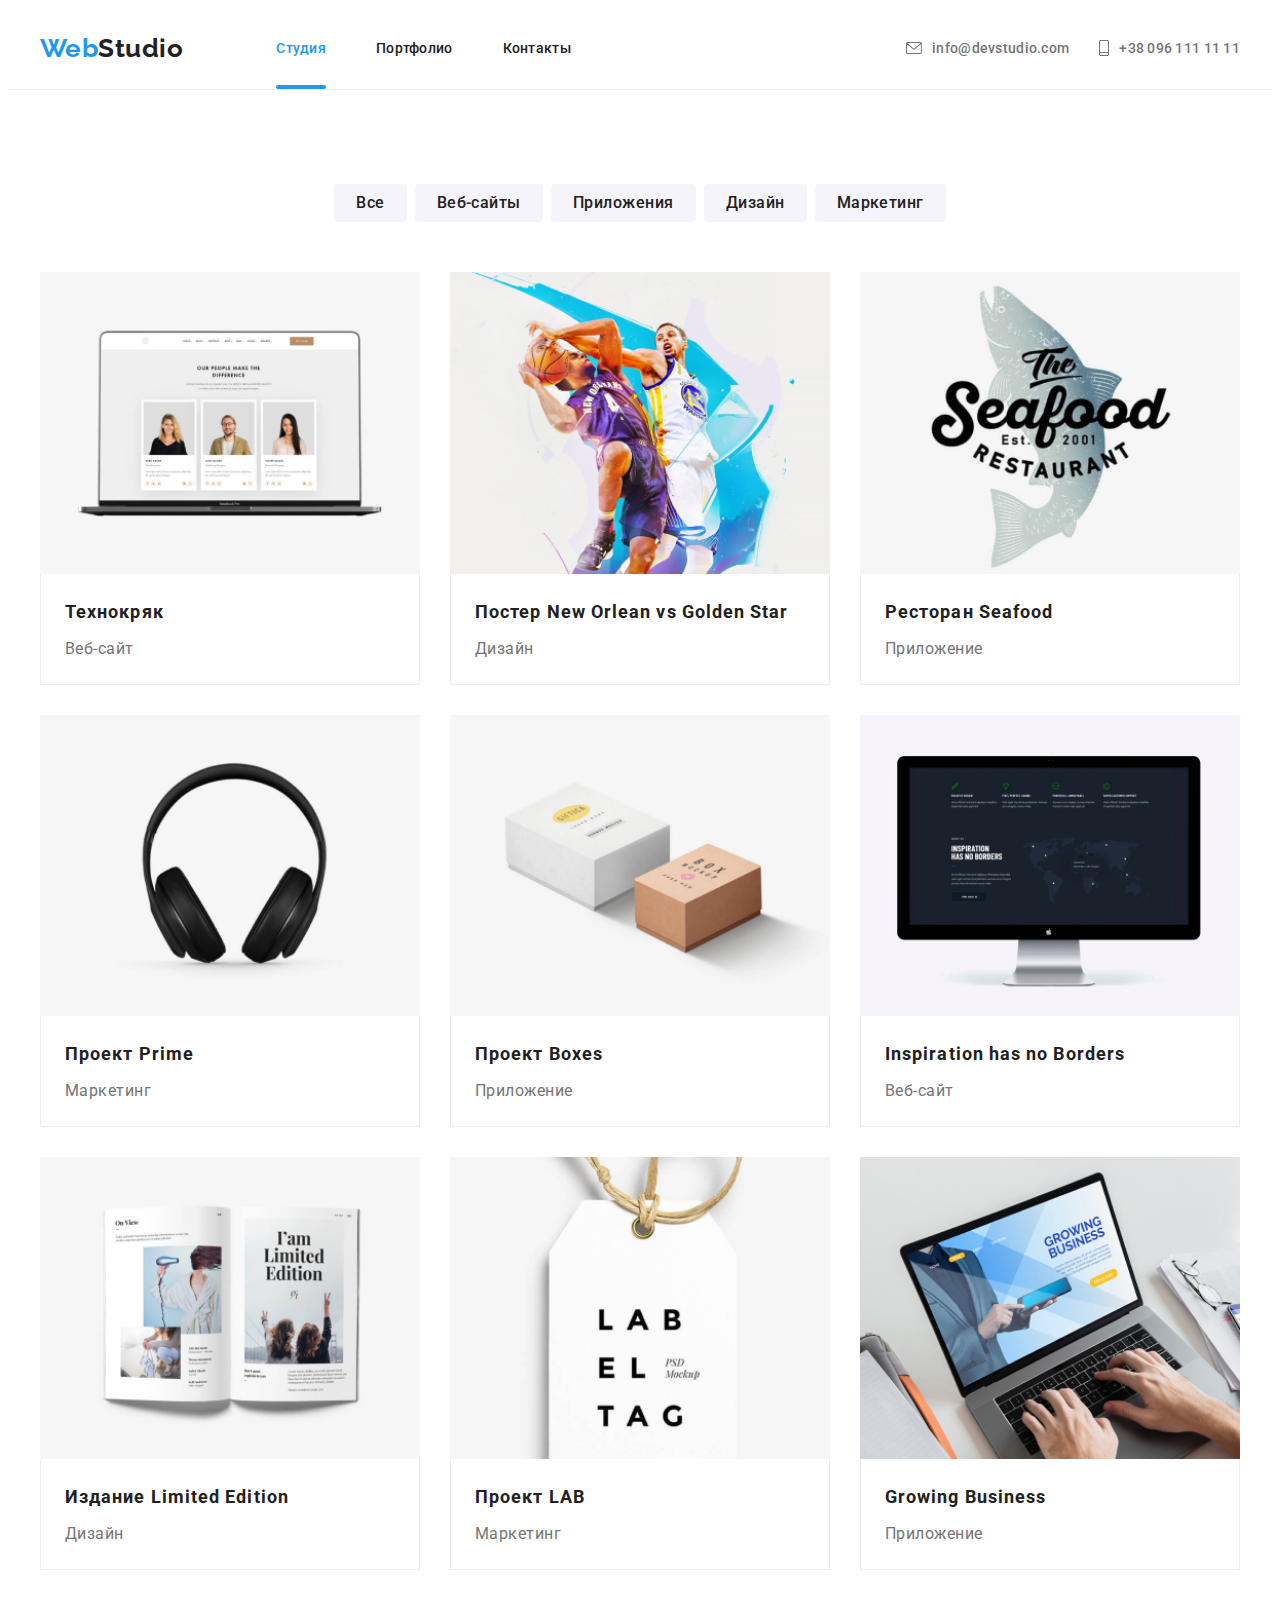
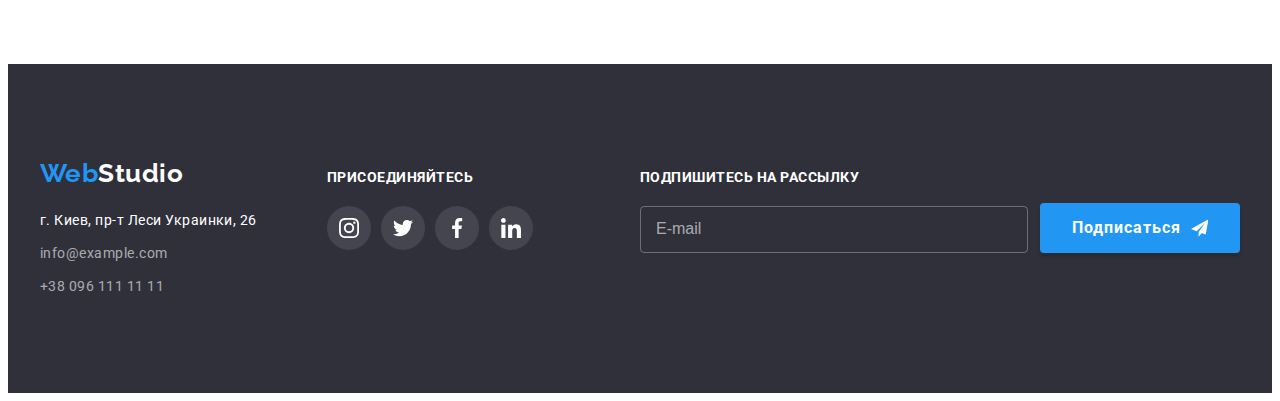
==== commit 6d40aed6: "Media" ====
--- a/portfolio.html
+++ b/portfolio.html
@@ -32,17 +32,87 @@
           <a href="./index.html" class="logo logo--dark link"
             ><span class="logo logo--accent">Web</span>Studio</a
           >
+          <button
+            type="button"
+            class="mobile-menu-btn"
+            data-menu-button
+            aria-expanded="false"
+          >
+            <svg class="menu-icon" width="40" height="40">
+              <use
+                class="menu-icon__open"
+                href="./images/icons.svg/symbol-defs.svg#mobile-icon-menu"
+              ></use>
+              <use
+                class="menu-icon__close"
+                href="./images/icons.svg/symbol-defs.svg#mobile-icon-close"
+              ></use>
+            </svg>
+          </button>
+          <div class="mobile-menu" data-menu>
+            <ul class="menu-nav">
+              <li class="menu-nav__item list">
+                <a
+                  class="menu-nav__link menu-nav__link--current link"
+                  href="./index.html"
+                  target="_self"
+                  >Студия</a
+                >
+              </li>
+              <li class="menu-nav__item list">
+                <a
+                  class="menu-nav__link link"
+                  href="./portfolio.html"
+                  target="_self"
+                  >Портфолио</a
+                >
+              </li>
+              <li class="menu-nav__item list">
+                <a class="menu-nav__link link" href="">Контакты</a>
+              </li>
+            </ul>
+            <div class="mobile-menu-group">
+              <ul class="menu-contact">
+                <li class="menu-contact__item list">
+                  <a class="menu-contact__link link" href="tel:+380961111111"
+                    >+38 096 111 11 11</a
+                  >
+                </li>
+                <li class="menu-contact__item list">
+                  <a
+                    class="menu-contact__link link"
+                    href="mailto:info@devstudio.com"
+                    >info@devstudio.com</a
+                  >
+                </li>
+              </ul>
+              <ul class="menu-social">
+                <li class="menu-social__item list" aria-label="Instagram">
+                  <a class="menu-social__link link" href="">Instagram</a>
+                </li>
+                <li class="menu-social__item list" aria-label="Twitter">
+                  <a class="menu-social__link link" href="">Twitter</a>
+                </li>
+                <li class="menu-social__item list" aria-label="Facebook">
+                  <a class="menu-social__link link" href="">Facebook</a>
+                </li>
+                <li class="menu-social__item list" aria-label="LinkedIn">
+                  <a class="menu-social__link link" href="">LinkedIn</a>
+                </li>
+              </ul>
+            </div>
+          </div>
           <ul class="nav__list">
             <li class="list nav__item">
-              <a href="./index.html" target="_self" class="nav__link link"
-                >Студия</a
-              >
-            </li>
-            <li class="list nav__item">
               <a
-                href="./portfolio.html"
+                href="./index.html"
                 target="_self"
                 class="nav__link nav__link--current link"
+                >Студия</a
+              >
+            </li>
+            <li class="list nav__item">
+              <a href="./portfolio.html" target="_self" class="nav__link link"
                 >Портфолио</a
               >
             </li>
@@ -336,9 +406,9 @@
     </main>
 
     <!-- Подвал -->
-    <footer class="footer">
+    <footer class="footer section">
       <div class="container footer__wrapper">
-        <div>
+        <div class="footer__nav">
           <a href="./index.html" class="logo logo--light link"
             ><span class="logo logo--accent">Web</span>Studio</a
           >
@@ -445,5 +515,6 @@
         </form>
       </div>
     </footer>
+    <script src="./js/mobile-menu.js"></script>
   </body>
 </html>
--- a/css/main.min.css
+++ b/css/main.min.css
@@ -1 +1 @@
-:root{--primary-font: Roboto, sans-serif;--secondary-font: Raleway, sans-serif;--primary-text-color: #212121;--secondary-text-color: #757575;--border-project-color: #eeeeee;--accent-color: #2196f3;--button-color: #f5f4fa;--secondary-btn-color: #188ce8;--primary-white-color: #ffffff;--footer-bg-color: #2f303a;--firsty-bg-color: rgba(47, 48, 58, 0.4);--secondary-bg-color: #c4c4c4;--telemail-footer-color: rgba(255, 255, 255, 0.6);--form-footer-color: rgba(255, 255, 255, 0.3);--firsty-social-color: #afb1b8;--footer-social-color: rgba(255, 255, 255, 0.1);--overlay-color: rgba(33, 150, 243, 0.9);--backdrop-color: rgba(0, 0, 0, 0.2);--text-form-color: rgba(117, 117, 117, 0.5);--border-form-color: rgba(33, 33, 33, 0.2);--transition: 250ms cubic-bezier(0.4, 0, 0.2, 1)}.section{padding-top:94px;padding-bottom:94px}.visually-hidden{position:absolute;white-space:nowrap;width:1px;height:1px;overflow:hidden;border:0;padding:0;clip:rect(0 0 0 0);-webkit-clip-path:inset(50%);clip-path:inset(50%);margin:-1px}h1,h2,h3,h4,h5,h6,p{margin:0}ul{margin:0;padding-left:0}img{display:block}.list{list-style:none}.link{text-decoration:none}body{background-color:var(--primary-white-color);font-family:var(--primary-font);letter-spacing:.03em;color:var(--primary-text-color)}.container{width:1200px;margin-left:auto;margin-right:auto;padding-left:15px;padding-right:15px}.title{display:block;margin-bottom:50px;font-weight:bold;font-size:36px;line-height:1.12;color:var(--primary-text-color);text-align:center}.btn{display:inline-block;min-width:200px;margin-left:auto;margin-right:auto;padding:10px 32px;background-color:var(--accent-color);border:0 solid rgba(0,0,0,0);-webkit-box-shadow:0px 4px 4px rgba(0,0,0,.15);box-shadow:0px 4px 4px rgba(0,0,0,.15);border-radius:4px;color:var(--primary-white-color);cursor:pointer;font-family:inherit;font-weight:700;font-size:16px;line-height:1.88;letter-spacing:.06em;font-style:normal;-webkit-transition:background-color var(--transition);transition:background-color var(--transition)}.btn--size{display:-webkit-box;display:-ms-flexbox;display:flex;-webkit-box-align:center;-ms-flex-align:center;align-items:center;padding-top:10px;padding-bottom:10px}.btn:hover,.btn:focus{background-color:var(--secondary-btn-color)}.project-btn{display:block;padding:6px 22px;border-radius:4px;border:rgba(0,0,0,0);cursor:pointer;background-color:var(--button-color);color:var(--primary-text-color);font-family:inherit;font-weight:500;font-size:16px;line-height:1.62;letter-spacing:.03em;font-style:normal;-webkit-transition:color var(--transition),background-color var(--transition),-webkit-box-shadow var(--transition);transition:color var(--transition),background-color var(--transition),-webkit-box-shadow var(--transition);transition:color var(--transition),background-color var(--transition),box-shadow var(--transition);transition:color var(--transition),background-color var(--transition),box-shadow var(--transition),-webkit-box-shadow var(--transition)}.project-btn:hover,.project-btn:focus{background-color:var(--accent-color);color:var(--primary-white-color);-webkit-box-shadow:0px 3px 1px rgba(0,0,0,.1),0px 1px 2px rgba(0,0,0,.08),0px 2px 2px rgba(0,0,0,.12);box-shadow:0px 3px 1px rgba(0,0,0,.1),0px 1px 2px rgba(0,0,0,.08),0px 2px 2px rgba(0,0,0,.12)}.btn-close{position:absolute;top:8px;right:8px;padding:0;background:var(--primary-white-color);cursor:pointer;border-radius:50%;border:1px solid rgba(0,0,0,.1);width:30px;height:30px;-webkit-transition:fill var(--transition);transition:fill var(--transition)}.btn-close:hover,.btn-close:focus{fill:var(--accent-color)}.header{border-bottom:1px solid #ececec}.header__wrappe{display:-webkit-box;display:-ms-flexbox;display:flex;-webkit-box-align:center;-ms-flex-align:center;align-items:center}.header-contact{display:-webkit-box;display:-ms-flexbox;display:flex;margin-right:0;margin-left:auto}.header-contact__link{display:-webkit-box;display:-ms-flexbox;display:flex;-webkit-box-pack:center;-ms-flex-pack:center;justify-content:center;-webkit-box-align:center;-ms-flex-align:center;align-items:center;padding-top:32px;padding-bottom:32px;margin-left:0;font-weight:500;font-size:14px;line-height:1.2;letter-spacing:.02em;color:var(--secondary-text-color);-webkit-transition:color var(--transition);transition:color var(--transition)}.header-contact__link:hover,.header-contact__link:focus{color:var(--accent-color)}.header-contact__icon{margin-right:10px;fill:currentColor}.header-contact__icon--envelope{width:16px;height:12px}.header-contact__icon--smartphone{width:10px;height:16px}.header-contact .header-contact__item+.header-contact__item{margin-left:50px}.logo{display:block;font-family:var(--secondary-font);font-weight:bold;font-size:26px;line-height:1.2}.logo--dark{color:var(--primary-text-color)}.logo--light{color:var(--primary-white-color);margin-bottom:20px}.logo--accent{display:inline;color:var(--accent-color)}.nav{display:-webkit-box;display:-ms-flexbox;display:flex;-webkit-box-align:center;-ms-flex-align:center;align-items:center}.nav__list{display:-webkit-box;display:-ms-flexbox;display:flex;margin-left:93px;padding-left:0}.nav__item:not(:last-child){margin-right:50px}.nav__link{display:block;padding-top:32px;padding-bottom:32px;font-weight:500;font-size:14px;line-height:1.2;letter-spacing:.02em;color:var(--primary-text-color);-webkit-transition:color var(--transition);transition:color var(--transition)}.nav__link:hover,.nav__link:focus{color:var(--accent-color)}.nav__link--current{position:relative;background-color:var(--primary-white-color);color:var(--accent-color)}.nav__link--current::after{position:absolute;content:"";height:4px;width:100%;background-color:var(--accent-color);border-radius:2px;left:0;bottom:0}.hero{text-align:center;padding-top:200px;padding-bottom:200px;max-width:1600px;margin-left:auto;margin-right:auto;background-color:var(--secondary-bg-color);background-image:-webkit-gradient(linear, left top, right top, from(var(--firsty-bg-color)), to(var(--firsty-bg-color))),url(../images/Img.jpg);background-image:linear-gradient(to right, var(--firsty-bg-color), var(--firsty-bg-color)),url(../images/Img.jpg);background-repeat:no-repeat;background-position:center}.hero__title{display:block;margin-bottom:30px;font-weight:900;font-size:44px;line-height:1.36;letter-spacing:.06em;color:var(--primary-white-color);text-transform:uppercase}.feature{display:-webkit-box;display:-ms-flexbox;display:flex}.feature__thumb{display:-webkit-box;display:-ms-flexbox;display:flex;-webkit-box-pack:center;-ms-flex-pack:center;justify-content:center;-webkit-box-align:center;-ms-flex-align:center;align-items:center;height:120px;background-color:var(--button-color);margin-bottom:30px;border-radius:4px}.feature__icon{width:70px;height:70px}.feature__subtitle{max-width:270px;margin-bottom:10px;font-weight:bold;font-size:14px;line-height:1.14;color:var(--primary-text-color);text-transform:uppercase}.feature__description{max-width:270px;font-size:14px;line-height:1.71;color:var(--secondary-text-color)}.feature .feature__item+.feature__item{margin-left:30px}.production{padding-top:0}.production__list{display:-webkit-box;display:-ms-flexbox;display:flex}.production__wrapper{position:relative}.production__description{position:absolute;left:0;bottom:0;width:100%;padding:27px;background:rgba(47,48,58,.8);font-weight:700;font-size:14px;line-height:1.14;color:var(--primary-white-color);text-align:center;text-transform:uppercase}.production__list .production__item+.production__item{margin-left:30px}.team{background-color:var(--button-color)}.team__list{display:-webkit-box;display:-ms-flexbox;display:flex}.team__item{background-color:var(--primary-white-color);-webkit-box-shadow:0px 1px 3px rgba(0,0,0,.12),0px 1px 1px rgba(0,0,0,.14),0px 2px 1px rgba(0,0,0,.2);box-shadow:0px 1px 3px rgba(0,0,0,.12),0px 1px 1px rgba(0,0,0,.14),0px 2px 1px rgba(0,0,0,.2);border-radius:0px 0px 4px 4px}.team__list .team__item+.team__item{margin-left:30px}.team__wrapper{padding-top:30px;padding-bottom:30px}.team__subtitle{text-align:center;margin-bottom:10px;font-weight:500;font-size:16px;line-height:1.2;color:var(--primary-text-color)}.team__description{text-align:center;font-size:16px;line-height:1.2;color:var(--secondary-text-color);margin-bottom:16px}.social{display:-webkit-box;display:-ms-flexbox;display:flex;-webkit-box-pack:center;-ms-flex-pack:center;justify-content:center}.social__list:not(:last-child){margin-right:10px}.social__link{display:-webkit-box;display:-ms-flexbox;display:flex;-webkit-box-pack:center;-ms-flex-pack:center;justify-content:center;-webkit-box-align:center;-ms-flex-align:center;align-items:center;width:44px;height:44px;border-radius:50%}.social__link--light{color:var(--firsty-social-color);-webkit-transition:color var(--transition),background-color var(--transition);transition:color var(--transition),background-color var(--transition)}.social__link--dark{color:var(--primary-white-color);background-color:var(--footer-social-color);-webkit-transition:background-color var(--transition);transition:background-color var(--transition)}.social__link:hover,.social__link:focus{color:var(--primary-white-color);background-color:var(--accent-color)}.social__icon{display:-webkit-box;display:-ms-flexbox;display:flex;width:20px;height:20px;fill:currentColor}.footer-social{margin-left:70px}.footer-social__text{display:block;margin-bottom:20px;font-weight:bold;font-size:14px;line-height:1.14;color:var(--primary-white-color);text-transform:uppercase}.clients{display:-webkit-box;display:-ms-flexbox;display:flex;-webkit-box-pack:center;-ms-flex-pack:center;justify-content:center}.clients__link{display:-webkit-box;display:-ms-flexbox;display:flex;-webkit-box-pack:center;-ms-flex-pack:center;justify-content:center;-webkit-box-align:center;-ms-flex-align:center;align-items:center;width:170px;height:92px;border:1px solid var(--firsty-social-color);border-radius:4px;color:var(--firsty-social-color);-webkit-transition:color var(--transition),border-color var(--transition);transition:color var(--transition),border-color var(--transition)}.clients__link:hover,.clients__link:focus{border-color:var(--accent-color);color:var(--accent-color)}.clients__icon{display:-webkit-box;display:-ms-flexbox;display:flex;width:106px;height:60px;fill:currentColor}.clients .clients__item+.clients__item{margin-left:30px}.footer{display:-webkit-box;display:-ms-flexbox;display:flex;background-color:var(--footer-bg-color);padding-top:60px;padding-bottom:60px}.footer__wrapper{display:-webkit-box;display:-ms-flexbox;display:flex;-webkit-box-align:baseline;-ms-flex-align:baseline;align-items:baseline}.footer__text{display:block;margin-bottom:9px;color:var(--primary-white-color);font-size:14px;line-height:1.71;font-style:normal}.footer-contact__link{color:var(--telemail-footer-color);font-size:14px;line-height:1.71;font-style:normal;-webkit-transition:color var(--transition);transition:color var(--transition)}.footer-contact__link:hover,.footer-contact__link:focus{color:var(--accent-color)}.footer-contact__list .footer-contact__item:not(:last-child){margin-bottom:9px}.project-btn__list{display:-webkit-box;display:-ms-flexbox;display:flex;-webkit-box-pack:center;-ms-flex-pack:center;justify-content:center;margin-bottom:50px}.project-btn__list .project-btn__item+.project-btn__item{margin-left:8px}.project{display:-webkit-box;display:-ms-flexbox;display:flex;-ms-flex-wrap:wrap;flex-wrap:wrap;padding:0;margin:0;margin-left:-30px;margin-bottom:-30px}.project__item{margin-left:30px;margin-bottom:30px;-ms-flex-preferred-size:calc(33.3333333333% - 30px);flex-basis:calc(33.3333333333% - 30px)}.project__link{display:block;-webkit-transition:-webkit-box-shadow var(--transition);transition:-webkit-box-shadow var(--transition);transition:box-shadow var(--transition);transition:box-shadow var(--transition), -webkit-box-shadow var(--transition)}.project__link:hover,.project__link:focus{-webkit-box-shadow:0px 1px 1px rgba(0,0,0,.12),0px 4px 4px rgba(0,0,0,.06),1px 4px 6px rgba(0,0,0,.16);box-shadow:0px 1px 1px rgba(0,0,0,.12),0px 4px 4px rgba(0,0,0,.06),1px 4px 6px rgba(0,0,0,.16)}.project__wrapper{position:relative;overflow:hidden}.project__descrip{display:-webkit-box;display:-ms-flexbox;display:flex;-webkit-box-pack:center;-ms-flex-pack:center;justify-content:center;-webkit-box-align:center;-ms-flex-align:center;align-items:center;padding:24px;position:absolute;width:100%;height:100%;top:0;left:0;background:var(--overlay-color);font-weight:400;font-size:18px;line-height:1.56;font-style:normal;color:#fff;-webkit-transform:translateY(100%);transform:translateY(100%);-webkit-transition:-webkit-transform var(--transition);transition:-webkit-transform var(--transition);transition:transform var(--transition);transition:transform var(--transition), -webkit-transform var(--transition)}.project__item:hover .project__descrip,.project__item:focus .project__descrip{-webkit-transform:translateY(0%);transform:translateY(0%)}.project__content{padding:20px 24px;border:1px solid var(--border-project-color);border-top:0}.project__title{margin-bottom:4px;font-weight:bold;font-size:18px;line-height:2;letter-spacing:.06em;color:var(--primary-text-color)}.project__text{font-size:16px;line-height:1.87;color:var(--secondary-text-color)}.backdrop{position:fixed;top:0;left:0;width:100vw;height:100vh;background-color:var(--backdrop-color);opacity:1;-webkit-transition:opacity var(--transition);transition:opacity var(--transition)}.backdrop.is-hidden{opacity:0;pointer-events:none}.backdrop.is-hidden .modal{-webkit-transform:translate(-60%, -60%) scale(0.8);transform:translate(-60%, -60%) scale(0.8)}.modal{position:absolute;top:50%;left:50%;-webkit-transform:translate(-50%, -50%) scale(1);transform:translate(-50%, -50%) scale(1);width:528px;height:581px;background-color:var(--primary-white-color);-webkit-transition:-webkit-transform var(--transition);transition:-webkit-transform var(--transition);transition:transform var(--transition);transition:transform var(--transition), -webkit-transform var(--transition)}.modal__icon{width:11px;height:11px}.modal-form__input{width:100%;height:40px;padding-left:42px;border:1px solid var(--border-form-color);border-radius:4px;outline:rgba(0,0,0,0);-webkit-transition:border-color var(--transition);transition:border-color var(--transition)}.modal-form__input:not(:-moz-placeholder-shown){border-color:var(--accent-color)}.modal-form__input:not(:-ms-input-placeholder){border-color:var(--accent-color)}.modal-form__input:hover,.modal-form__input:focus,.modal-form__input:not(:placeholder-shown){border-color:var(--accent-color)}.modal-form__icon{position:absolute;top:50%;left:15px;width:18px;height:18px;fill:var(--primary-text-color);-webkit-transform:translateY(-50%);transform:translateY(-50%);-webkit-transition:fill var(--transition);transition:fill var(--transition)}.modal-form__input:not(:-moz-placeholder-shown)+.modal-form__icon{fill:var(--accent-color)}.modal-form__input:not(:-ms-input-placeholder)+.modal-form__icon{fill:var(--accent-color)}.modal-form__input:hover+.modal-form__icon,.modal-form__input:focus+.modal-form__icon,.modal-form__input:not(:placeholder-shown)+.modal-form__icon{fill:var(--accent-color)}.modal-form__textarea{width:100%;height:120px;padding:12px 16px;resize:none;margin-bottom:20px;border:1px solid var(--border-form-color);border-radius:4px;outline:rgba(0,0,0,0);-webkit-transition:border-color var(--transition);transition:border-color var(--transition)}.modal-form__textarea::-webkit-input-placeholder{font-weight:400;font-size:12px;line-height:1.17;letter-spacing:.01em;color:var(--text-form-color)}.modal-form__textarea::-moz-placeholder{font-weight:400;font-size:12px;line-height:1.17;letter-spacing:.01em;color:var(--text-form-color)}.modal-form__textarea:-ms-input-placeholder{font-weight:400;font-size:12px;line-height:1.17;letter-spacing:.01em;color:var(--text-form-color)}.modal-form__textarea::-ms-input-placeholder{font-weight:400;font-size:12px;line-height:1.17;letter-spacing:.01em;color:var(--text-form-color)}.modal-form__textarea::placeholder{font-weight:400;font-size:12px;line-height:1.17;letter-spacing:.01em;color:var(--text-form-color)}.modal-form__textarea:not(:-moz-placeholder-shown){border-color:var(--accent-color)}.modal-form__textarea:not(:-ms-input-placeholder){border-color:var(--accent-color)}.modal-form__textarea:hover,.modal-form__textarea:focus,.modal-form__textarea:not(:placeholder-shown){border-color:var(--accent-color)}.modal-form{padding:40px}.modal-form__title{display:block;text-align:center;margin-bottom:12px;font-weight:700;font-size:20px;line-height:1.15;color:var(--primary-text-color)}.modal-form__contacts{display:-webkit-box;display:-ms-flexbox;display:flex;-webkit-box-orient:vertical;-webkit-box-direction:normal;-ms-flex-direction:column;flex-direction:column}.modal-form__label{margin-bottom:4px;font-weight:400;font-size:12px;line-height:1.17;letter-spacing:.01em;color:var(--secondary-text-color)}.modal-form__item{position:relative;margin-bottom:10px}.modal-form__accept{display:block;text-align:center;font-weight:400;font-size:14px;line-height:1.71;padding-left:18px;color:var(--secondary-text-color)}.modal-form__link{color:var(--accent-color)}.checkbox{position:relative;margin-bottom:30px;display:-webkit-box;display:-ms-flexbox;display:flex;-webkit-box-pack:space-evenly;-ms-flex-pack:space-evenly;justify-content:space-evenly;-webkit-box-align:center;-ms-flex-align:center;align-items:center}.checkbox__input{position:relative;top:0;white-space:nowrap;width:1px;height:1px;overflow:hidden;border:0;padding:0;clip:rect(0 0 0 0);-webkit-clip-path:inset(50%);clip-path:inset(50%);margin:-1px}.checkbox__wrapper{position:absolute;top:50%;left:14px;display:-webkit-box;display:-ms-flexbox;display:flex;-webkit-box-align:center;-ms-flex-align:center;align-items:center;width:16px;height:15px;border:2px solid var(--primary-text-color);border-radius:2px;background-size:contain;-webkit-transform:translateY(-50%);transform:translateY(-50%);-webkit-transition:background-color var(--transition),border-color var(--transition);transition:background-color var(--transition),border-color var(--transition)}.checkbox__input:checked+.checkbox__wrapper{background-color:var(--accent-color);border-color:rgba(0,0,0,0)}.checkbox__enable{width:16px;height:15px;fill:var(--primary-white-color)}.subs-form{display:-webkit-box;display:-ms-flexbox;display:flex;-webkit-box-align:end;-ms-flex-align:end;align-items:flex-end;width:50%;margin-left:auto}.subs-form__wrapper{display:-webkit-box;display:-ms-flexbox;display:flex;-webkit-box-orient:vertical;-webkit-box-direction:normal;-ms-flex-direction:column;flex-direction:column;width:100%;margin-right:12px}.subs-form__label{margin-bottom:20px;font-weight:bold;font-size:14px;line-height:1.14;color:var(--primary-white-color);text-transform:uppercase}.subs-form__icon{width:24px;height:24px;fill:var(--primary-white-color);margin-left:10px}.subs-form__input{padding:15px;caret-color:var(--telemail-footer-color);border:1px solid var(--form-footer-color);border-radius:4px;outline:rgba(0,0,0,0);background-color:rgba(0,0,0,0)}.subs-form__input::-webkit-input-placeholder{font-size:16px;line-height:1.25;font-style:normal;color:var(--telemail-footer-color)}.subs-form__input::-moz-placeholder{font-size:16px;line-height:1.25;font-style:normal;color:var(--telemail-footer-color)}.subs-form__input:-ms-input-placeholder{font-size:16px;line-height:1.25;font-style:normal;color:var(--telemail-footer-color)}.subs-form__input::-ms-input-placeholder{font-size:16px;line-height:1.25;font-style:normal;color:var(--telemail-footer-color)}.subs-form__input::placeholder{font-size:16px;line-height:1.25;font-style:normal;color:var(--telemail-footer-color)}.subs-form__input:not(:-moz-placeholder-shown){color:var(--primary-white-color)}.subs-form__input:not(:-ms-input-placeholder){color:var(--primary-white-color)}.subs-form__input:not(:placeholder-shown){color:var(--primary-white-color)}/*# sourceMappingURL=main.min.css.map */+:root{--primary-font: Roboto, sans-serif;--secondary-font: Raleway, sans-serif;--primary-text-color: #212121;--secondary-text-color: #757575;--border-project-color: #eeeeee;--accent-color: #2196f3;--button-color: #f5f4fa;--secondary-btn-color: #188ce8;--primary-white-color: #ffffff;--footer-bg-color: #2f303a;--firsty-bg-color: rgba(47, 48, 58, 0.4);--secondary-bg-color: #c4c4c4;--telemail-footer-color: rgba(255, 255, 255, 0.6);--form-footer-color: rgba(255, 255, 255, 0.3);--firsty-social-color: #afb1b8;--footer-social-color: rgba(255, 255, 255, 0.1);--overlay-color: rgba(33, 150, 243, 0.9);--backdrop-color: rgba(0, 0, 0, 0.2);--text-form-color: rgba(117, 117, 117, 0.5);--border-form-color: rgba(33, 33, 33, 0.2);--transition: 250ms cubic-bezier(0.4, 0, 0.2, 1)}.visually-hidden{position:absolute;white-space:nowrap;width:1px;height:1px;overflow:hidden;border:0;padding:0;clip:rect(0 0 0 0);-webkit-clip-path:inset(50%);clip-path:inset(50%);margin:-1px}h1,h2,h3,h4,h5,h6,p{margin:0}ul{margin:0;padding-left:0}img{display:block;width:100%;height:auto}a{color:currentColor}.list{list-style:none}.link{text-decoration:none}body{background-color:var(--primary-white-color);font-family:var(--primary-font);letter-spacing:.03em;color:var(--primary-text-color)}.no-scroll{overflow-y:hidden}.section{padding-top:60px;padding-bottom:60px}@media screen and (min-width: 1200px){.section{padding-top:94px;padding-bottom:94px}}.container{max-width:100%;margin-left:auto;margin-right:auto;padding-left:15px;padding-right:15px}@media screen and (min-width: 480px){.container{max-width:480px}}@media screen and (min-width: 768px){.container{max-width:768px}}@media screen and (min-width: 1200px){.container{max-width:1200px}}.title{margin-bottom:30px;font-weight:bold;font-size:28px;line-height:1.18;color:var(--primary-text-color);text-align:center}@media screen and (min-width: 1200px){.title{margin-bottom:50px;font-size:36px;line-height:1.12}}.btn{display:inline-block;min-width:200px;margin-left:auto;margin-right:auto;padding:10px 32px;background-color:var(--accent-color);border:0 solid rgba(0,0,0,0);-webkit-box-shadow:0px 4px 4px rgba(0,0,0,.15);box-shadow:0px 4px 4px rgba(0,0,0,.15);border-radius:4px;color:var(--primary-white-color);cursor:pointer;font-family:inherit;font-weight:700;font-size:16px;line-height:1.88;letter-spacing:.06em;font-style:normal;-webkit-transition:background-color var(--transition);transition:background-color var(--transition)}.btn--size{display:-webkit-box;display:-ms-flexbox;display:flex;-webkit-box-align:center;-ms-flex-align:center;align-items:center;padding-top:10px;padding-bottom:10px}.btn:hover,.btn:focus{background-color:var(--secondary-btn-color)}.project-btn{display:block;padding:6px 22px;border-radius:4px;border:rgba(0,0,0,0);cursor:pointer;background-color:var(--button-color);color:var(--primary-text-color);font-family:inherit;font-weight:500;font-size:16px;line-height:1.62;letter-spacing:.03em;font-style:normal;-webkit-transition:color var(--transition),background-color var(--transition),-webkit-box-shadow var(--transition);transition:color var(--transition),background-color var(--transition),-webkit-box-shadow var(--transition);transition:color var(--transition),background-color var(--transition),box-shadow var(--transition);transition:color var(--transition),background-color var(--transition),box-shadow var(--transition),-webkit-box-shadow var(--transition)}.project-btn:hover,.project-btn:focus{background-color:var(--accent-color);color:var(--primary-white-color);-webkit-box-shadow:0px 3px 1px rgba(0,0,0,.1),0px 1px 2px rgba(0,0,0,.08),0px 2px 2px rgba(0,0,0,.12);box-shadow:0px 3px 1px rgba(0,0,0,.1),0px 1px 2px rgba(0,0,0,.08),0px 2px 2px rgba(0,0,0,.12)}.btn-close{position:absolute;top:8px;right:8px;padding:0;background:var(--primary-white-color);cursor:pointer;border-radius:50%;border:1px solid rgba(0,0,0,.1);width:30px;height:30px;-webkit-transition:fill var(--transition);transition:fill var(--transition)}.btn-close:hover,.btn-close:focus{fill:var(--accent-color)}.mobile-menu-btn{position:relative;width:40px;height:40px;margin-left:auto;background-color:rgba(0,0,0,0);border:none;padding:0;cursor:pointer;display:-webkit-box;display:-ms-flexbox;display:flex;-webkit-box-pack:center;-ms-flex-pack:center;justify-content:center;-webkit-box-align:center;-ms-flex-align:center;align-items:center;z-index:2}@media screen and (min-width: 768px){.mobile-menu-btn{display:none}}.menu-icon__open{opacity:1;-webkit-transform:scaleX(1);transform:scaleX(1);-webkit-transform-origin:left;transform-origin:left;-webkit-transition:opacity 250ms ease,-webkit-transform 250ms ease;transition:opacity 250ms ease,-webkit-transform 250ms ease;transition:opacity 250ms ease,transform 250ms ease;transition:opacity 250ms ease,transform 250ms ease,-webkit-transform 250ms ease}.mobile-menu-btn.is-active .menu-icon__open{opacity:0;-webkit-transform:scaleX(0);transform:scaleX(0)}.mobile-menu-btn.is-active .menu-icon__close{opacity:1;-webkit-transform:scaleY(1) rotateY(0);transform:scaleY(1) rotateY(0)}.menu-icon__close{opacity:0;-webkit-transform:scaleY(0) rotateY(1turn);transform:scaleY(0) rotateY(1turn);-webkit-transform-origin:right;transform-origin:right;-webkit-transition:opacity 250ms ease,-webkit-transform 250ms ease;transition:opacity 250ms ease,-webkit-transform 250ms ease;transition:opacity 250ms ease,transform 250ms ease;transition:opacity 250ms ease,transform 250ms ease,-webkit-transform 250ms ease}.menu-icon:hover .menu-icon__open{fill:var(--accent-color)}.menu-icon:hover .menu-icon__close{fill:var(--accent-color)}.header{padding-top:10px;padding-bottom:10px;border-bottom:1px solid #ececec}@media screen and (min-width: 767px){.header{padding:0}.header__wrappe{display:-webkit-box;display:-ms-flexbox;display:flex;-webkit-box-align:center;-ms-flex-align:center;align-items:center}}@media screen and (min-width: 1200px){.header__wrappe{display:-webkit-box;display:-ms-flexbox;display:flex;-webkit-box-align:center;-ms-flex-align:center;align-items:center}}.header-contact{display:none}@media screen and (min-width: 768px){.header-contact{display:-webkit-box;display:-ms-flexbox;display:flex;-webkit-box-orient:vertical;-webkit-box-direction:normal;-ms-flex-direction:column;flex-direction:column;margin-right:0;margin-left:auto}}@media screen and (min-width: 1200px){.header-contact{-webkit-box-orient:horizontal;-webkit-box-direction:normal;-ms-flex-direction:row;flex-direction:row}}.header-contact__item:not(:last-child){margin-bottom:10px}@media screen and (min-width: 1200px){.header-contact__item:not(:last-child){margin-bottom:0;margin-right:30px}}.header-contact__item{font-weight:500;font-size:12px;line-height:1.17;letter-spacing:.02em;color:var(--secondary-text-color);-webkit-transition:color var(--transition);transition:color var(--transition)}@media screen and (min-width: 1200px){.header-contact__item{font-size:14px;line-height:1.2}}.header-contact__item:hover,.header-contact__item:focus{color:var(--accent-color)}.header-contact__link{display:-webkit-box;display:-ms-flexbox;display:flex;-webkit-box-align:center;-ms-flex-align:center;align-items:center}.header-contact__icon{margin-right:10px;fill:currentColor}.header-contact__icon--envelope{width:14px;height:10px}.header-contact__icon--smartphone{width:10px;height:14px}@media screen and (min-width: 1200px){.header-contact__icon--envelope{width:16px;height:12px}.header-contact__icon--smartphone{width:10px;height:16px}}.mobile-menu{position:fixed;left:0;top:0;width:100vw;height:100vh;display:-webkit-box;display:-ms-flexbox;display:flex;-webkit-box-orient:vertical;-webkit-box-direction:normal;-ms-flex-direction:column;flex-direction:column;padding:48px 40px;background-color:var(--primary-white-color);opacity:0;-webkit-transform:translateX(100%);transform:translateX(100%);-webkit-transition:opacity 400ms ease-in-out,-webkit-transform 400ms ease-in-out;transition:opacity 400ms ease-in-out,-webkit-transform 400ms ease-in-out;transition:opacity 400ms ease-in-out,transform 400ms ease-in-out;transition:opacity 400ms ease-in-out,transform 400ms ease-in-out,-webkit-transform 400ms ease-in-out}@media screen and (min-width: 768px){.mobile-menu{display:none}}.mobile-menu.is-open{opacity:1;-webkit-transform:translateX(0);transform:translateX(0)}.mobile-menu-group{margin-top:auto}.menu-nav__item{margin-bottom:32px}.menu-nav__link{font-family:inherit;font-weight:500;font-size:40px;line-height:1.17;letter-spacing:.02em;font-style:normal;color:var(--primary-text-color)}.menu-nav__link--current{color:var(--accent-color)}.menu-contact{margin-bottom:64px}.menu-contact__item:first-child{margin-bottom:32px;font-family:inherit;font-weight:500;font-size:24px;line-height:1.17;letter-spacing:.02em;font-style:normal;color:var(--accent-color)}.menu-contact__item:last-child{font-family:inherit;font-weight:500;font-size:24px;line-height:1.17;letter-spacing:.02em;font-style:normal;color:var(--secondary-text-color)}@media screen and (min-width: 480px){.menu-contact__item:first-child{font-size:34px;line-height:1.18;font-style:normal}}.menu-social{margin-right:-10px;margin-bottom:-10px;display:-webkit-box;display:-ms-flexbox;display:flex;-webkit-box-orient:horizontal;-webkit-box-direction:normal;-ms-flex-direction:row;flex-direction:row;-ms-flex-wrap:wrap;flex-wrap:wrap;font-family:inherit;font-weight:500;font-size:18px;line-height:1.22;letter-spacing:.02em;font-style:normal;color:var(--accent-color)}.menu-social__item{margin-right:10px;margin-bottom:10px;padding-right:10px;border-right:solid 1px var(--border-form-color)}.menu-social__item:last-child{border-right:0;padding-right:0}.logo{display:block;font-family:var(--secondary-font);font-weight:bold;font-size:24px;line-height:1.17}.logo--dark{color:var(--primary-text-color)}.logo--light{color:var(--primary-white-color);margin-bottom:20px}.logo--accent{display:inline;color:var(--accent-color)}@media screen and (min-width: 1200px){.logo{font-family:var(--secondary-font);font-weight:bold;font-size:26px;line-height:1.2}}.nav{display:-webkit-box;display:-ms-flexbox;display:flex;-webkit-box-align:center;-ms-flex-align:center;align-items:center}.nav__list{display:none}@media screen and (min-width: 768px){.nav__list{display:-webkit-box;display:-ms-flexbox;display:flex;margin-left:93px;padding-left:0}}.nav__item:not(:last-child){margin-right:50px}.nav__link{display:block;padding-top:32px;padding-bottom:32px;font-weight:500;font-size:14px;line-height:1.2;letter-spacing:.02em;color:var(--primary-text-color);-webkit-transition:color var(--transition);transition:color var(--transition)}.nav__link:hover,.nav__link:focus{color:var(--accent-color)}.nav__link--current{position:relative;background-color:var(--primary-white-color);color:var(--accent-color)}.nav__link--current::after{position:absolute;content:"";height:4px;width:100%;background-color:var(--accent-color);border-radius:2px;left:0;bottom:0}.hero{text-align:center;padding-top:118px;padding-bottom:118px;background-color:var(--secondary-bg-color);background-repeat:no-repeat;background-position:center;background-image:-webkit-gradient(linear, left top, right top, from(var(--firsty-bg-color)), to(var(--firsty-bg-color))),url(/images/hero/img_sm.jpg);background-image:linear-gradient(to right, var(--firsty-bg-color), var(--firsty-bg-color)),url(/images/hero/img_sm.jpg)}@media screen and (min-device-pixel-ratio: 2),screen and (-moz-min-device-pixel-ratio: 2),screen and (-webkit-min-device-pixel-ratio: 2),screen and (min-resolution: 192dpi),screen and (min-resolution: 2dppx){.hero{background-image:-webkit-gradient(linear, left top, right top, from(var(--firsty-bg-color)), to(var(--firsty-bg-color))),url(/images/hero/img_sm@2x.jpg);background-image:linear-gradient(to right, var(--firsty-bg-color), var(--firsty-bg-color)),url(/images/hero/img_sm@2x.jpg);background-size:cover}}@media screen and (min-width: 768px){.hero{background-image:-webkit-gradient(linear, left top, right top, from(var(--firsty-bg-color)), to(var(--firsty-bg-color))),url(/images/hero/img_md.jpg);background-image:linear-gradient(to right, var(--firsty-bg-color), var(--firsty-bg-color)),url(/images/hero/img_md.jpg)}}@media screen and (min-width: 768px)and (min-device-pixel-ratio: 2),screen and (min-width: 768px)and (-moz-min-device-pixel-ratio: 2),screen and (min-width: 768px)and (-webkit-min-device-pixel-ratio: 2),screen and (min-width: 768px)and (min-resolution: 192dpi),screen and (min-width: 768px)and (min-resolution: 2dppx){.hero{background-image:-webkit-gradient(linear, left top, right top, from(var(--firsty-bg-color)), to(var(--firsty-bg-color))),url(/images/hero/img_md@2x.jpg);background-image:linear-gradient(to right, var(--firsty-bg-color), var(--firsty-bg-color)),url(/images/hero/img_md@2x.jpg)}}@media screen and (min-width: 1200px){.hero{padding-top:200px;padding-bottom:200px;background-image:-webkit-gradient(linear, left top, right top, from(var(--firsty-bg-color)), to(var(--firsty-bg-color))),url(/images/hero/img_lg.jpg);background-image:linear-gradient(to right, var(--firsty-bg-color), var(--firsty-bg-color)),url(/images/hero/img_lg.jpg)}}@media screen and (min-width: 1200px)and (min-device-pixel-ratio: 2),screen and (min-width: 1200px)and (-moz-min-device-pixel-ratio: 2),screen and (min-width: 1200px)and (-webkit-min-device-pixel-ratio: 2),screen and (min-width: 1200px)and (min-resolution: 192dpi),screen and (min-width: 1200px)and (min-resolution: 2dppx){.hero{background-image:-webkit-gradient(linear, left top, right top, from(var(--firsty-bg-color)), to(var(--firsty-bg-color))),url(/images/hero/img_lg@2x.jpg);background-image:linear-gradient(to right, var(--firsty-bg-color), var(--firsty-bg-color)),url(/images/hero/img_lg@2x.jpg);background-size:1600px}}.hero__title{display:block;margin-bottom:30px;font-weight:900;font-size:21px;line-height:1.62;letter-spacing:.06em;color:var(--primary-white-color);text-transform:uppercase}@media screen and (min-width: 480px){.hero__title{font-size:26px}}@media screen and (min-width: 1200px){.hero__title{font-size:44px;line-height:1.36}}.feature{display:-webkit-box;display:-ms-flexbox;display:flex;-webkit-box-orient:vertical;-webkit-box-direction:normal;-ms-flex-direction:column;flex-direction:column}@media screen and (min-width: 768px){.feature{display:-webkit-box;display:-ms-flexbox;display:flex;-webkit-box-orient:horizontal;-webkit-box-direction:normal;-ms-flex-direction:row;flex-direction:row;-ms-flex-wrap:wrap;flex-wrap:wrap;margin-right:-30px;margin-bottom:-30px}}@media screen and (min-width: 1200px){.feature{display:-webkit-box;display:-ms-flexbox;display:flex;-webkit-box-orient:horizontal;-webkit-box-direction:normal;-ms-flex-direction:row;flex-direction:row;-ms-flex-wrap:wrap;flex-wrap:wrap}}.feature__thumb{display:-webkit-box;display:-ms-flexbox;display:flex;-webkit-box-pack:center;-ms-flex-pack:center;justify-content:center;-webkit-box-align:center;-ms-flex-align:center;align-items:center;height:120px;background-color:var(--button-color);margin-bottom:30px;border-radius:4px}.feature__icon{width:70px;height:70px}.feature__subtitle{margin-bottom:10px;font-weight:bold;font-size:14px;line-height:1.14;color:var(--primary-text-color);text-transform:uppercase}@media screen and (max-width: 767.98px){.feature__subtitle{text-align:center}}.feature__description{font-size:14px;line-height:1.71;color:var(--secondary-text-color)}.feature__item:not(:last-child){margin-bottom:30px}@media screen and (min-width: 768px){.feature__item{-ms-flex-preferred-size:calc(50% - 30px);flex-basis:calc(50% - 30px);margin-right:30px;margin-bottom:30px}}@media screen and (min-width: 1200px){.feature__item{-ms-flex-preferred-size:calc(25% - 30px);flex-basis:calc(25% - 30px)}}@media screen and (max-width: 1199.98px){.production{display:none}}@media screen and (min-width: 1200px){.production{padding-top:0}.production__list{display:-webkit-box;display:-ms-flexbox;display:flex}.production__wrapper{position:relative}.production__description{position:absolute;left:0;bottom:0;width:100%;padding:27px;background:rgba(47,48,58,.8);font-weight:700;font-size:14px;line-height:1.14;color:var(--primary-white-color);text-align:center;text-transform:uppercase}.production__item:not(:last-child){margin-right:30px}}.team{background-color:var(--button-color)}@media screen and (min-width: 768px){.team__list{display:-webkit-box;display:-ms-flexbox;display:flex;-ms-flex-wrap:wrap;flex-wrap:wrap;margin-bottom:-30px;margin-right:-30px}}.team__item{background-color:var(--primary-white-color);-webkit-box-shadow:0px 1px 3px rgba(0,0,0,.12),0px 1px 1px rgba(0,0,0,.14),0px 2px 1px rgba(0,0,0,.2);box-shadow:0px 1px 3px rgba(0,0,0,.12),0px 1px 1px rgba(0,0,0,.14),0px 2px 1px rgba(0,0,0,.2);border-radius:0px 0px 4px 4px}.team__item:not(:last-child){margin-bottom:30px}@media screen and (min-width: 768px){.team__item{-ms-flex-preferred-size:calc(50% - 30px);flex-basis:calc(50% - 30px);margin-bottom:30px;margin-right:30px}}@media screen and (min-width: 768px)and (min-width: 1200px){.team__item{-ms-flex-preferred-size:calc(25% - 30px);flex-basis:calc(25% - 30px)}}.team__wrapper{padding-top:30px;padding-bottom:30px}.team__subtitle{text-align:center;margin-bottom:10px;font-weight:500;font-size:16px;line-height:1.2;color:var(--primary-text-color)}.team__description{text-align:center;font-size:16px;line-height:1.2;color:var(--secondary-text-color);margin-bottom:16px}.social{display:-webkit-box;display:-ms-flexbox;display:flex;-webkit-box-pack:center;-ms-flex-pack:center;justify-content:center}.social__list:not(:last-child){margin-right:10px}.social__link{display:-webkit-box;display:-ms-flexbox;display:flex;-webkit-box-pack:center;-ms-flex-pack:center;justify-content:center;-webkit-box-align:center;-ms-flex-align:center;align-items:center;width:44px;height:44px;border-radius:50%}.social__link--light{color:var(--firsty-social-color);-webkit-transition:color var(--transition),background-color var(--transition);transition:color var(--transition),background-color var(--transition)}.social__link--dark{color:var(--primary-white-color);background-color:var(--footer-social-color);-webkit-transition:background-color var(--transition);transition:background-color var(--transition)}.social__link:hover,.social__link:focus{color:var(--primary-white-color);background-color:var(--accent-color)}.social__icon{display:-webkit-box;display:-ms-flexbox;display:flex;width:20px;height:20px;fill:currentColor}@media screen and (max-width: 1199.98px){.footer-social{text-align:center;margin-bottom:60px}}.footer-social__text{display:block;margin-bottom:20px;font-weight:bold;font-size:14px;line-height:1.14;color:var(--primary-white-color);text-transform:uppercase}.clients{display:-webkit-box;display:-ms-flexbox;display:flex;-ms-flex-wrap:wrap;flex-wrap:wrap;margin-right:-30px;margin-bottom:-30px}@media screen and (min-width: 1200px){.clients{display:-webkit-box;display:-ms-flexbox;display:flex;-webkit-box-pack:center;-ms-flex-pack:center;justify-content:center}}.clients__item{display:-webkit-box;display:-ms-flexbox;display:flex;-webkit-box-pack:center;-ms-flex-pack:center;justify-content:center;-webkit-box-align:center;-ms-flex-align:center;align-items:center;-ms-flex-preferred-size:calc(50% - 30px);flex-basis:calc(50% - 30px);height:92px;margin-right:30px;margin-bottom:30px;border:1px solid var(--firsty-social-color);border-radius:4px;color:var(--firsty-social-color);-webkit-transition:color var(--transition),border-color var(--transition);transition:color var(--transition),border-color var(--transition)}.clients__item:hover,.clients__item:focus{border-color:var(--accent-color);color:var(--accent-color)}@media screen and (min-width: 768px){.clients__item{-ms-flex-preferred-size:calc(33.3333333333% - 30px);flex-basis:calc(33.3333333333% - 30px)}}@media screen and (min-width: 1200px){.clients__item{-ms-flex-preferred-size:calc(16.6666666667% - 30px);flex-basis:calc(16.6666666667% - 30px)}}.clients__icon{width:106px;height:60px;fill:currentColor}.footer{background-color:var(--footer-bg-color)}@media screen and (max-width: 1199.98px){.footer__nav{text-align:center;margin-bottom:60px}}@media screen and (min-width: 768px)and (max-width: 1199.98px){.footer__nav{margin-right:165px}}@media screen and (min-width: 1200px){.footer__nav{margin-right:70px}}@media screen and (min-width: 768px)and (max-width: 1199.98px){.footer__wrapper{display:-webkit-box;display:-ms-flexbox;display:flex;-webkit-box-pack:center;-ms-flex-pack:center;justify-content:center;-ms-flex-wrap:wrap;flex-wrap:wrap}}@media screen and (min-width: 1200px){.footer__wrapper{display:-webkit-box;display:-ms-flexbox;display:flex;-webkit-box-align:baseline;-ms-flex-align:baseline;align-items:baseline}}.footer__text{display:block;margin-bottom:8px;color:var(--primary-white-color);font-size:14px;line-height:1.71;font-style:normal}@media screen and (min-width: 1200px){.footer__text{margin-bottom:9px}}.footer-contact__link{color:var(--telemail-footer-color);font-size:14px;line-height:1.71;font-style:normal;-webkit-transition:color var(--transition);transition:color var(--transition)}.footer-contact__link:hover,.footer-contact__link:focus{color:var(--accent-color)}.footer-contact__item:not(:last-child){margin-bottom:8px}@media screen and (min-width: 1200px){.footer-contact__item:not(:last-child){margin-bottom:9px}}.project-btn__list{display:-webkit-box;display:-ms-flexbox;display:flex;-webkit-box-pack:center;-ms-flex-pack:center;justify-content:center;margin-bottom:50px}.project-btn__list .project-btn__item+.project-btn__item{margin-left:8px}.project{display:-webkit-box;display:-ms-flexbox;display:flex;-ms-flex-wrap:wrap;flex-wrap:wrap;padding:0;margin:0;margin-left:-30px;margin-bottom:-30px}.project__item{margin-left:30px;margin-bottom:30px;-ms-flex-preferred-size:calc(33.3333333333% - 30px);flex-basis:calc(33.3333333333% - 30px)}.project__link{display:block;-webkit-transition:-webkit-box-shadow var(--transition);transition:-webkit-box-shadow var(--transition);transition:box-shadow var(--transition);transition:box-shadow var(--transition), -webkit-box-shadow var(--transition)}.project__link:hover,.project__link:focus{-webkit-box-shadow:0px 1px 1px rgba(0,0,0,.12),0px 4px 4px rgba(0,0,0,.06),1px 4px 6px rgba(0,0,0,.16);box-shadow:0px 1px 1px rgba(0,0,0,.12),0px 4px 4px rgba(0,0,0,.06),1px 4px 6px rgba(0,0,0,.16)}.project__wrapper{position:relative;overflow:hidden}.project__descrip{display:-webkit-box;display:-ms-flexbox;display:flex;-webkit-box-pack:center;-ms-flex-pack:center;justify-content:center;-webkit-box-align:center;-ms-flex-align:center;align-items:center;padding:24px;position:absolute;width:100%;height:100%;top:0;left:0;background:var(--overlay-color);font-weight:400;font-size:18px;line-height:1.56;font-style:normal;color:#fff;-webkit-transform:translateY(100%);transform:translateY(100%);-webkit-transition:-webkit-transform var(--transition);transition:-webkit-transform var(--transition);transition:transform var(--transition);transition:transform var(--transition), -webkit-transform var(--transition)}.project__item:hover .project__descrip,.project__item:focus .project__descrip{-webkit-transform:translateY(0%);transform:translateY(0%)}.project__content{padding:20px 24px;border:1px solid var(--border-project-color);border-top:0}.project__title{margin-bottom:4px;font-weight:bold;font-size:18px;line-height:2;letter-spacing:.06em;color:var(--primary-text-color)}.project__text{font-size:16px;line-height:1.87;color:var(--secondary-text-color)}.backdrop{position:fixed;top:0;left:0;width:100vw;height:100vh;z-index:3;background-color:var(--backdrop-color);opacity:1;-webkit-transition:opacity var(--transition);transition:opacity var(--transition)}.backdrop.is-hidden{opacity:0;pointer-events:none}.backdrop.is-hidden .modal{-webkit-transform:translate(-60%, -60%) scale(0.8);transform:translate(-60%, -60%) scale(0.8)}.modal{position:absolute;top:50%;left:50%;-webkit-transform:translate(-50%, -50%) scale(1);transform:translate(-50%, -50%) scale(1);height:auto;background-color:var(--primary-white-color);-webkit-transition:-webkit-transform var(--transition);transition:-webkit-transform var(--transition);transition:transform var(--transition);transition:transform var(--transition), -webkit-transform var(--transition)}@media screen and (max-width: 479.98px){.modal{width:100%}}@media screen and (min-width: 480px)and (max-width: 1199px){.modal{width:450px}}.modal__icon{width:11px;height:11px}.modal-form__input{width:100%;height:40px;padding-left:42px;border:1px solid var(--border-form-color);border-radius:4px;outline:rgba(0,0,0,0);-webkit-transition:border-color var(--transition);transition:border-color var(--transition)}.modal-form__input:not(:-moz-placeholder-shown){border-color:var(--accent-color)}.modal-form__input:not(:-ms-input-placeholder){border-color:var(--accent-color)}.modal-form__input:hover,.modal-form__input:focus,.modal-form__input:not(:placeholder-shown){border-color:var(--accent-color)}.modal-form__icon{position:absolute;top:50%;left:15px;width:18px;height:18px;fill:var(--primary-text-color);-webkit-transform:translateY(-50%);transform:translateY(-50%);-webkit-transition:fill var(--transition);transition:fill var(--transition)}.modal-form__input:not(:-moz-placeholder-shown)+.modal-form__icon{fill:var(--accent-color)}.modal-form__input:not(:-ms-input-placeholder)+.modal-form__icon{fill:var(--accent-color)}.modal-form__input:hover+.modal-form__icon,.modal-form__input:focus+.modal-form__icon,.modal-form__input:not(:placeholder-shown)+.modal-form__icon{fill:var(--accent-color)}.modal-form__textarea{width:100%;height:120px;padding:12px 16px;resize:none;margin-bottom:20px;border:1px solid var(--border-form-color);border-radius:4px;outline:rgba(0,0,0,0);-webkit-transition:border-color var(--transition);transition:border-color var(--transition)}.modal-form__textarea::-webkit-input-placeholder{font-weight:400;font-size:12px;line-height:1.17;letter-spacing:.01em;color:var(--text-form-color)}.modal-form__textarea::-moz-placeholder{font-weight:400;font-size:12px;line-height:1.17;letter-spacing:.01em;color:var(--text-form-color)}.modal-form__textarea:-ms-input-placeholder{font-weight:400;font-size:12px;line-height:1.17;letter-spacing:.01em;color:var(--text-form-color)}.modal-form__textarea::-ms-input-placeholder{font-weight:400;font-size:12px;line-height:1.17;letter-spacing:.01em;color:var(--text-form-color)}.modal-form__textarea::placeholder{font-weight:400;font-size:12px;line-height:1.17;letter-spacing:.01em;color:var(--text-form-color)}.modal-form__textarea:not(:-moz-placeholder-shown){border-color:var(--accent-color)}.modal-form__textarea:not(:-ms-input-placeholder){border-color:var(--accent-color)}.modal-form__textarea:hover,.modal-form__textarea:focus,.modal-form__textarea:not(:placeholder-shown){border-color:var(--accent-color)}.modal-form{padding:40px}.modal-form__title{display:block;text-align:center;margin-bottom:12px;font-weight:700;font-size:20px;line-height:1.5;color:var(--primary-text-color)}@media screen and (min-width: 1200px){.modal-form__title{line-height:1.15}}.modal-form__contacts{display:-webkit-box;display:-ms-flexbox;display:flex;-webkit-box-orient:vertical;-webkit-box-direction:normal;-ms-flex-direction:column;flex-direction:column}.modal-form__label{margin-bottom:4px;font-weight:400;font-size:12px;line-height:1.17;letter-spacing:.01em;color:var(--secondary-text-color)}.modal-form__item{position:relative;margin-bottom:10px}.modal-form__accept{display:block;text-align:center;padding-left:18px;font-weight:400;font-size:12px;line-height:1.17;color:var(--secondary-text-color)}@media screen and (min-width: 1200px){.modal-form__accept{font-weight:400;font-size:14px;line-height:1.71}}.modal-form__link{color:var(--accent-color)}.checkbox{position:relative;margin-bottom:30px;display:-webkit-box;display:-ms-flexbox;display:flex;-webkit-box-pack:space-evenly;-ms-flex-pack:space-evenly;justify-content:space-evenly;-webkit-box-align:center;-ms-flex-align:center;align-items:center}.checkbox__input{position:relative;top:0;white-space:nowrap;width:1px;height:1px;overflow:hidden;border:0;padding:0;clip:rect(0 0 0 0);-webkit-clip-path:inset(50%);clip-path:inset(50%);margin:-1px}.checkbox__wrapper{position:absolute;top:50%;left:0;display:-webkit-box;display:-ms-flexbox;display:flex;-webkit-box-align:center;-ms-flex-align:center;align-items:center;width:16px;height:15px;border:2px solid var(--primary-text-color);border-radius:2px;background-size:contain;-webkit-transform:translateY(-50%);transform:translateY(-50%);-webkit-transition:background-color var(--transition),border-color var(--transition);transition:background-color var(--transition),border-color var(--transition)}@media screen and (min-width: 1200px){.checkbox__wrapper{left:5px}}.checkbox__input:checked+.checkbox__wrapper{background-color:var(--accent-color);border-color:rgba(0,0,0,0)}.checkbox__enable{width:16px;height:15px;fill:var(--primary-white-color)}@media screen and (min-width: 1200px){.subs-form{display:-webkit-box;display:-ms-flexbox;display:flex;-webkit-box-align:end;-ms-flex-align:end;align-items:flex-end;width:50%;margin-left:auto}}.subs-form__wrapper{display:-webkit-box;display:-ms-flexbox;display:flex;-webkit-box-orient:vertical;-webkit-box-direction:normal;-ms-flex-direction:column;flex-direction:column}@media screen and (min-width: 768px)and (max-width: 1199.98px){.subs-form__wrapper{width:450px;margin-left:auto;margin-right:auto}}@media screen and (min-width: 1200px){.subs-form__wrapper{margin-right:12px;width:100%}}.subs-form__label{margin-bottom:20px;font-weight:bold;font-size:14px;line-height:1.14;color:var(--primary-white-color);text-transform:uppercase}@media screen and (max-width: 1199.98px){.subs-form__label{text-align:center}}.subs-form__icon{width:24px;height:24px;fill:var(--primary-white-color);margin-left:10px}.subs-form__input{padding:15px;caret-color:var(--telemail-footer-color);border:1px solid var(--form-footer-color);border-radius:4px;outline:rgba(0,0,0,0);background-color:rgba(0,0,0,0)}@media screen and (max-width: 1199.98px){.subs-form__input{margin-bottom:20px}}.subs-form__input::-webkit-input-placeholder{font-size:16px;line-height:1.25;font-style:normal;color:var(--telemail-footer-color)}.subs-form__input::-moz-placeholder{font-size:16px;line-height:1.25;font-style:normal;color:var(--telemail-footer-color)}.subs-form__input:-ms-input-placeholder{font-size:16px;line-height:1.25;font-style:normal;color:var(--telemail-footer-color)}.subs-form__input::-ms-input-placeholder{font-size:16px;line-height:1.25;font-style:normal;color:var(--telemail-footer-color)}.subs-form__input::placeholder{font-size:16px;line-height:1.25;font-style:normal;color:var(--telemail-footer-color)}.subs-form__input:not(:-moz-placeholder-shown){color:var(--primary-white-color)}.subs-form__input:not(:-ms-input-placeholder){color:var(--primary-white-color)}.subs-form__input:not(:placeholder-shown){color:var(--primary-white-color)}/*# sourceMappingURL=main.min.css.map */